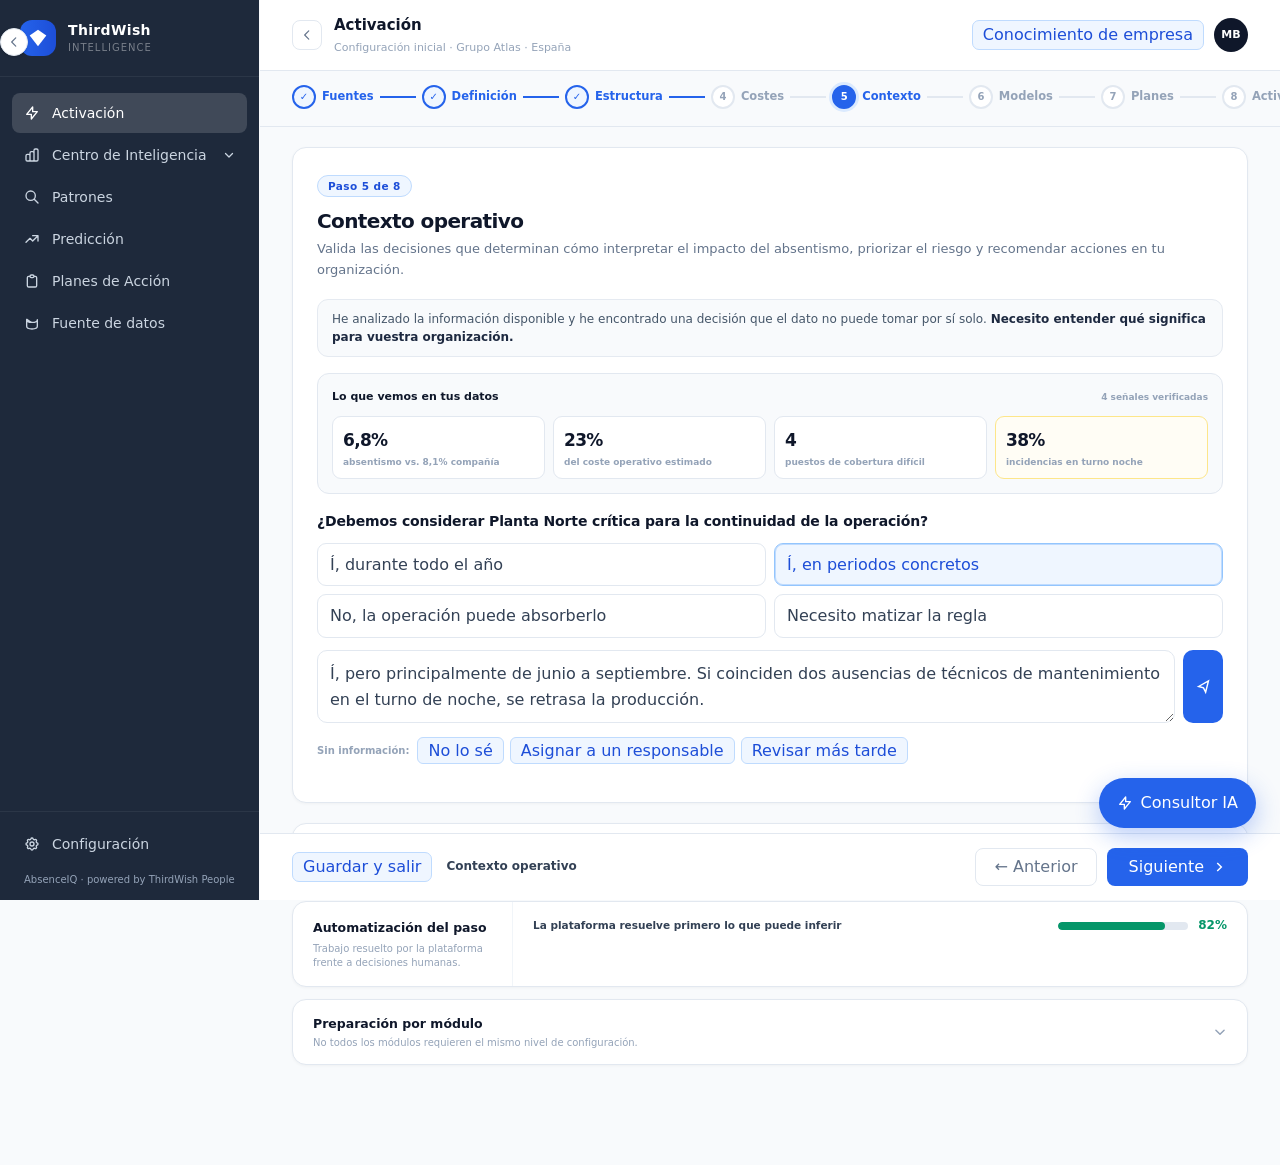
==== pages/activacion.html @ 9fe995aa "activacion: UX improvements — progressive disclosure, reorder actions, compact auto strip, accordion" ====
<!DOCTYPE html>
<html lang="es">
<head>
  <meta charset="UTF-8"/>
  <meta name="viewport" content="width=device-width, initial-scale=1.0"/>
  <title>Activaci&#243;n &middot; ThirdWish Intelligence</title>
  <link rel="stylesheet" href="../css/styles.css"/>
  <style>
    *{box-sizing:border-box}

    /* ── PROGRESS BAR ── */
    .wiz-bar{padding:14px 32px 0;height:56px;display:flex;align-items:flex-start;position:sticky;top:56px;z-index:9;background:#f8fafc;border-bottom:1px solid #e2e8f0;}
    .wiz-steps{display:flex;align-items:center;margin:0 auto;}
    .wiz-step-item{display:flex;align-items:center;gap:6px;}
    .wiz-dot{width:24px;height:24px;border-radius:50%;border:2px solid #e2e8f0;background:#fff;display:flex;align-items:center;justify-content:center;font-size:10px;font-weight:700;color:#94a3b8;transition:.2s;flex-shrink:0;}
    .wiz-dot.done{background:#eff6ff;border-color:#2563eb;color:#2563eb;}
    .wiz-dot.active{background:#2563eb;border-color:#2563eb;color:#fff;box-shadow:0 0 0 3px #dbeafe;}
    .wiz-step-label{font-size:11.5px;font-weight:600;color:#94a3b8;white-space:nowrap;}
    .wiz-step-item.active .wiz-step-label{color:#2563eb;font-weight:700;}
    .wiz-step-item.done .wiz-step-label{color:#2563eb;}
    .wiz-line{width:36px;flex:none;height:2px;background:#e2e8f0;margin:0 6px;transition:.3s;}
    .wiz-line.done{background:#2563eb;}

    /* ── LAYOUT ── */
    .wiz-wrap{margin-left:260px;min-height:100vh;background:#f8fafc;max-width:calc(100vw - 260px);overflow-x:hidden;}


    /* ── CONTENT AREA ── */
    .wiz-content{padding:20px 32px 100px;}

    /* ── BUTTONS ── */
    .w-btn{height:30px;border:1px solid #e2e8f0;background:#fff;border-radius:7px;padding:0 10px;font-size:11px;font-weight:600;color:#475569;cursor:pointer;font:inherit;transition:.12s;white-space:nowrap;}
    .w-btn:hover{background:#f8fafc;border-color:#cbd5e1;}
    .w-btn.soft{background:#eff6ff;border-color:#bfdbfe;color:#1d4ed8;}
    .w-btn.primary{background:#2563eb;border-color:#2563eb;color:#fff;}
    .w-btn.primary:hover{background:#1d4ed8;}
    .w-btn:disabled{opacity:.5;cursor:default;}

    /* ── MAIN CARD ── */
    .wiz-main-card{background:#fff;border:1px solid #e2e8f0;border-radius:14px;padding:24px;box-shadow:0 1px 3px rgba(0,0,0,.04);}
    .wiz-kicker{display:inline-flex;height:22px;align-items:center;padding:0 10px;background:#eff6ff;color:#1d4ed8;border:1px solid #bfdbfe;border-radius:999px;font-size:10.5px;font-weight:700;letter-spacing:.04em;margin-bottom:12px;}
    .wiz-main-card h2{font-size:20px;font-weight:800;color:#0f172a;letter-spacing:-.03em;margin:0 0 6px;line-height:1.22;}
    .wiz-main-card > p.wiz-desc{font-size:13px;color:#64748b;line-height:1.6;font-weight:500;margin:0 0 18px;}

    /* intro line */
    .intro-line{border:1px solid #e5eaf1;background:#f8fafc;border-radius:11px;padding:10px 14px;color:#455669;font-size:12px;line-height:1.5;margin-bottom:16px;}
    .intro-line strong{color:#1d2940;}

    /* evidence */
    .evidence-card{border:1px solid #e2e8f0;background:#f8fafc;border-radius:12px;padding:14px;margin-bottom:16px;}
    .evidence-head{display:flex;align-items:center;justify-content:space-between;gap:9px;margin-bottom:10px;}
    .evidence-head b{font-size:11px;font-weight:700;color:#0f172a;}
    .evidence-head span{font-size:9px;color:#94a3b8;font-weight:700;}
    .evidence-grid{display:grid;grid-template-columns:repeat(4,1fr);gap:8px;}
    .evidence{background:#fff;border:1px solid #e2e8f0;border-radius:9px;padding:10px;}
    .evidence strong{display:block;font-size:17px;font-weight:800;letter-spacing:-.04em;color:#0f172a;}
    .evidence span{display:block;font-size:9px;color:#94a3b8;font-weight:600;line-height:1.3;margin-top:3px;}
    .evidence.warn{border-color:#fde68a;background:#fffdf5;}

    /* question */
    .big-q{font-size:14px;font-weight:700;color:#0f172a;margin:0 0 10px;letter-spacing:-.01em;}
    .quick-opts{display:grid;grid-template-columns:repeat(2,1fr);gap:8px;margin-bottom:12px;}
    .quick-opt{min-height:38px;border:1px solid #e2e8f0;background:#fff;border-radius:9px;color:#334155;text-align:left;padding:8px 12px;font-size:11px;font-weight:600;line-height:1.3;cursor:pointer;font:inherit;transition:.12s;}
    .quick-opt:hover{border-color:#bfdbfe;}
    .quick-opt.selected{border-color:#93c5fd;background:#eff6ff;color:#1d4ed8;box-shadow:inset 0 0 0 1px #bfdbfe;}

    /* secondary actions row (Asignar / No lo sé / Más tarde) */
    .step-ctx-row{display:flex;align-items:center;gap:6px;margin-bottom:14px;}
    .step-ctx-row span{font-size:10px;color:#94a3b8;font-weight:600;flex-shrink:0;margin-right:2px;}
    .step-ctx-row button{height:27px;border:1px solid #bfdbfe;background:#eff6ff;border-radius:6px;padding:0 10px;font-size:10.5px;font-weight:700;color:#1d4ed8;cursor:pointer;font:inherit;transition:.12s;white-space:nowrap;}
    .step-ctx-row button:hover{background:#dbeafe;border-color:#93c5fd;}

    .answer-box{display:flex;gap:8px;margin-bottom:14px;}
    .answer-box textarea{flex:1;min-height:66px;resize:vertical;border:1px solid #e2e8f0;border-radius:10px;background:#fff;padding:10px 12px;color:#334155;font-size:12px;line-height:1.5;outline:none;font:inherit;}
    .answer-box textarea:focus{border-color:#93c5fd;box-shadow:0 0 0 3px rgba(37,99,235,.08);}
    .send-btn{width:40px;border:0;border-radius:10px;background:#2563eb;color:#fff;display:grid;place-items:center;cursor:pointer;flex-shrink:0;}
    .send-btn svg{width:17px;height:17px;}

    /* interpretation */
    .interp-box{background:#eff6ff;border:1px solid #bfdbfe;border-radius:13px;overflow:hidden;}
    .interp-head{padding:10px 14px;border-bottom:1px solid #bfdbfe;display:flex;align-items:center;justify-content:space-between;}
    .interp-head b{font-size:11px;font-weight:700;color:#1d4ed8;}
    .interp-body{padding:12px 14px;}
    .rule-grid{display:grid;grid-template-columns:repeat(3,1fr);gap:7px;}
    .rule-field{border:1px solid #bfdbfe;background:#fff;border-radius:8px;padding:8px 10px;}
    .rule-field label{display:block;font-size:7.5px;text-transform:uppercase;letter-spacing:.05em;color:#3b82f6;font-weight:800;}
    .rule-field strong{display:block;font-size:10px;line-height:1.35;color:#0f172a;margin-top:3px;font-weight:700;}
    .rule-field.full{grid-column:1/-1;}
    .interp-note{font-size:9.5px;color:#475569;margin-top:9px;line-height:1.4;}
    .confirm-row{display:flex;align-items:center;justify-content:space-between;gap:12px;margin-top:10px;}
    .confirm-row small{font-size:9px;color:#948d82;line-height:1.35;}
    .confirm-actions{display:flex;gap:6px;flex-shrink:0;}

    /* ── BOTTOM PANELS ── */
    /* Vertical stack: each panel is full-width, its own natural height — no cross-card height comparison */
    .wiz-bottom{display:flex;flex-direction:column;gap:12px;margin-top:20px;}
    .wiz-bp{background:#fff;border:1px solid #e2e8f0;border-radius:14px;overflow:hidden;box-shadow:0 1px 3px rgba(0,0,0,.04);}
    .wiz-bp-inner{display:grid;grid-template-columns:220px 1fr;align-items:stretch;}
    .wiz-bp-head{padding:16px 20px;border-right:1px solid #f1f5f9;display:flex;flex-direction:column;justify-content:center;}
    .wiz-bp-head h3{font-size:12.5px;font-weight:700;color:#0f172a;margin:0 0 4px;}
    .wiz-bp-head p{margin:0;font-size:10px;color:#94a3b8;font-weight:500;line-height:1.4;}
    .wiz-bp-body{padding:14px 20px;}

    /* impact rows */
    .impact-row{display:flex;gap:10px;align-items:flex-start;padding:9px 0;border-bottom:1px solid #f1f5f9;}
    .impact-row:last-child{border-bottom:0;}
    .impact-ico{width:28px;height:28px;border-radius:8px;display:grid;place-items:center;flex:0 0 auto;}
    .impact-ico svg{width:13px;height:13px;}
    .impact-ico.blue{background:#eff6ff;color:#2563eb;}
    .impact-ico.green{background:#f0fdf4;color:#059669;}
    .impact-ico.amber{background:#fffbeb;color:#b45309;}
    .impact-copy b{display:block;font-size:11px;font-weight:700;color:#0f172a;}
    .impact-copy span{display:block;font-size:10px;color:#94a3b8;font-weight:500;margin-top:2px;line-height:1.38;}

    /* automation bar */
    .auto-header{display:flex;align-items:center;justify-content:space-between;gap:10px;margin-bottom:14px;}
    .auto-header b{font-size:13px;font-weight:800;color:#0f172a;}
    .auto-header span{font-size:11px;font-weight:600;color:#94a3b8;}
    .auto-bar-wrap{margin-bottom:16px;}
    .auto-bar-label{display:flex;align-items:center;justify-content:space-between;margin-bottom:5px;}
    .auto-bar-label span{font-size:11px;font-weight:600;color:#334155;}
    .auto-bar-label b{font-size:13px;font-weight:800;color:#059669;}
    .auto-track{height:8px;background:#e2e8f0;border-radius:999px;overflow:hidden;}
    .auto-fill{height:100%;background:#059669;border-radius:999px;transition:width .4s;}
    .auto-list{display:grid;gap:5px;}
    .auto-item{display:flex;align-items:center;gap:7px;font-size:11px;color:#334155;font-weight:500;}
    .auto-chk{width:17px;height:17px;border-radius:50%;display:grid;place-items:center;font-size:8.5px;font-weight:800;flex-shrink:0;}
    .auto-chk.ok{background:#f0fdf4;color:#059669;}
    .auto-chk.usr{background:#fffbeb;color:#b45309;}

    /* readiness */
    .readiness-list{display:grid;gap:10px;}
    .ready-item{display:flex;flex-direction:column;gap:5px;}
    .ready-header{display:flex;align-items:center;justify-content:space-between;}
    .ready-header b{font-size:11.5px;font-weight:700;color:#0f172a;}
    .ready-header span{font-size:10.5px;font-weight:700;}
    .ready-track{height:6px;background:#e2e8f0;border-radius:999px;overflow:hidden;}
    .ready-track i{display:block;height:100%;border-radius:99px;transition:width .35s;}
    .ready-track .green{background:#059669;}
    .ready-track .amber{background:#b45309;}
    .ready-track .blue{background:#2563eb;}

    /* ── FOOTER NAV ── */
    .wiz-footer{position:fixed;bottom:0;left:260px;right:0;background:#fff;border-top:1px solid #e2e8f0;padding:14px 32px;display:flex;align-items:center;justify-content:space-between;z-index:20;}
    .wiz-meta{font-size:12px;color:#94a3b8;font-weight:600;}
    .wiz-meta b{color:#334155;}
    .wiz-nav{display:flex;gap:10px;align-items:center;}
    .wiz-btn-back{height:38px;padding:0 18px;border:1px solid #e2e8f0;background:#fff;border-radius:8px;font-size:13px;font-weight:600;color:#64748b;cursor:pointer;font:inherit;}
    .wiz-btn-back:hover{background:#f8fafc;}
    .wiz-btn-back:disabled{opacity:.4;cursor:default;}
    .wiz-btn-next{height:38px;padding:0 22px;border:none;background:#2563eb;border-radius:8px;font-size:13px;font-weight:600;color:#fff;cursor:pointer;font:inherit;display:flex;align-items:center;gap:8px;}
    .wiz-btn-next:hover{background:#1d4ed8;}
    .wiz-btn-next svg{width:14px;height:14px;}

    /* ── TAGS ── */
    .a-tag{height:22px;border-radius:999px;padding:0 8px;display:inline-flex;align-items:center;font-size:9px;font-weight:800;}
    .a-tag.blue{background:#eff6ff;color:#2563eb;}
    .a-tag.green{background:#f0fdf4;color:#059669;}
    .a-tag.amber{background:#fffbeb;color:#b45309;}

    /* ── DRAWER ── */
    .act-backdrop{position:fixed;inset:0;background:rgba(6,14,29,.4);z-index:100;opacity:0;pointer-events:none;transition:.2s;}
    .act-backdrop.open{opacity:1;pointer-events:auto;}
    .act-drawer{position:fixed;right:0;top:0;height:100%;width:min(600px,94vw);background:#f7f9fc;transform:translateX(100%);transition:.22s;display:flex;flex-direction:column;box-shadow:-14px 0 36px rgba(15,23,42,.14);z-index:101;}
    .act-backdrop.open .act-drawer{transform:translateX(0);}
    .drawer-head{padding:16px 18px;border-bottom:1px solid #e2e8f0;background:#fff;display:flex;align-items:flex-start;justify-content:space-between;gap:12px;}
    .drawer-head h2{font-size:18px;font-weight:800;color:#0f172a;}
    .drawer-head p{margin-top:3px;font-size:9.5px;color:#94a3b8;}
    .close-btn{width:30px;height:30px;border:1px solid #e2e8f0;background:#fff;border-radius:50%;display:grid;place-items:center;cursor:pointer;color:#56637a;font-size:14px;}
    .drawer-tabs{padding:9px 15px 0;background:#fff;display:flex;gap:5px;flex-wrap:wrap;}
    .drawer-tab{height:27px;border:1px solid #e2e8f0;background:#fff;border-radius:999px;padding:0 9px;font-size:9px;font-weight:800;color:#5e6b83;cursor:pointer;font:inherit;}
    .drawer-tab.active{background:#2563eb;border-color:#2563eb;color:#fff;}
    .drawer-body{padding:14px 15px 24px;overflow-y:auto;flex:1;}
    .value-strip{display:grid;grid-template-columns:repeat(3,1fr);gap:7px;margin-bottom:11px;}
    .value-kpi{background:#fff;border:1px solid #e2e8f0;border-radius:10px;padding:10px;}
    .value-kpi b{display:block;font-size:18px;font-weight:800;color:#0f172a;}
    .value-kpi span{display:block;font-size:8.5px;color:#94a3b8;line-height:1.3;margin-top:2px;}
    .memory-item{background:#fff;border:1px solid #e2e8f0;border-radius:11px;padding:11px;margin-bottom:7px;}
    .memory-top{display:flex;align-items:flex-start;justify-content:space-between;gap:8px;}
    .memory-top h3{font-size:10.5px;font-weight:700;line-height:1.35;color:#0f172a;}
    .memory-item p{margin-top:4px;color:#64748b;font-size:9px;line-height:1.45;}
    .memory-meta{display:flex;gap:4px;flex-wrap:wrap;margin-top:7px;color:#94a3b8;font-size:8px;font-weight:700;}
    .memory-actions{display:flex;gap:5px;margin-top:8px;}
    .memory-actions button{height:24px;border:1px solid #e2e8f0;background:#fff;border-radius:6px;padding:0 7px;font-size:8.5px;font-weight:700;color:#475569;cursor:pointer;font:inherit;}
    .know-agent{margin:11px 15px 2px;border:1px solid #bfdbfe;background:linear-gradient(135deg,#fff,#f5f9ff);border-radius:12px;padding:10px;}
    .know-agent-head{display:flex;align-items:flex-start;gap:8px;}
    .know-ico{width:28px;height:28px;border-radius:8px;background:#2563eb;color:#fff;display:grid;place-items:center;font-size:7.5px;font-weight:900;flex:0 0 auto;}
    .know-agent-head b{display:block;font-size:10px;color:#0f172a;font-weight:700;}
    .know-agent-head span{display:block;font-size:8.5px;color:#64748b;line-height:1.38;margin-top:2px;}
    .know-search{display:grid;grid-template-columns:1fr auto;gap:5px;margin-top:8px;}
    .know-search input{height:32px;border:1px solid #bfdbfe;border-radius:8px;padding:0 9px;font-size:9px;outline:0;color:#334155;background:#fff;font:inherit;}
    .know-search input:focus{border-color:#2563eb;box-shadow:0 0 0 3px rgba(37,99,235,.08);}
    .know-search button{height:32px;border:0;border-radius:8px;background:#2563eb;color:#fff;padding:0 10px;font-size:8.5px;font-weight:800;cursor:pointer;font:inherit;}
    .know-examples{display:flex;gap:4px;flex-wrap:wrap;margin-top:6px;}
    .know-examples button{border:0;background:transparent;color:#2563eb;font-size:7.8px;font-weight:800;padding:0;cursor:pointer;text-decoration:underline;text-underline-offset:2px;font:inherit;}

    /* ── MODALS ── */
    .act-modal-bg{position:fixed;inset:0;background:rgba(6,14,29,.4);z-index:120;display:none;align-items:center;justify-content:center;padding:18px;}
    .act-modal-bg.open{display:flex;}
    .act-modal{width:min(540px,96vw);background:#fff;border-radius:14px;box-shadow:0 20px 50px rgba(15,23,42,.2);overflow:hidden;}
    .modal-head{padding:14px 16px;border-bottom:1px solid #e2e8f0;display:flex;justify-content:space-between;gap:11px;}
    .modal-head h3{font-size:14px;font-weight:800;color:#0f172a;}
    .modal-head p{font-size:9px;color:#94a3b8;margin-top:3px;}
    .modal-body{padding:14px 16px;}
    .modal-note{border:1px solid #e2e8f0;background:#f8fafc;border-radius:9px;padding:9px 12px;font-size:10px;color:#475569;line-height:1.5;}
    .modal-grid{display:grid;grid-template-columns:1fr 1fr;gap:7px;margin-top:9px;}
    .modal-field{border:1px solid #e2e8f0;border-radius:8px;padding:8px 10px;}
    .modal-field label{display:block;font-size:7.5px;text-transform:uppercase;letter-spacing:.05em;color:#94a3b8;font-weight:800;}
    .modal-field b{display:block;font-size:10px;margin-top:3px;font-weight:700;}
    .modal-actions{padding:11px 16px;border-top:1px solid #e2e8f0;display:flex;justify-content:flex-end;gap:6px;}

    /* ── TOAST ── */
    .act-toast{position:fixed;left:50%;bottom:72px;transform:translate(-50%,16px);background:#0f172a;color:#fff;border-radius:9px;padding:10px 14px;display:flex;align-items:center;gap:8px;font-size:11px;font-weight:700;opacity:0;pointer-events:none;transition:.2s;z-index:200;box-shadow:0 12px 30px rgba(15,23,42,.25);}
    .act-toast.show{opacity:1;transform:translate(-50%,0);}
    .act-toast i{width:17px;height:17px;border-radius:50%;display:grid;place-items:center;background:#d1fae5;color:#059669;font-style:normal;font-weight:900;font-size:9px;}

    /* ── AI LAUNCHER (pill) ── */
    .ai-launcher{position:fixed;right:24px;bottom:72px;z-index:96;border:0;background:#2563eb;color:#fff;border-radius:999px;padding:12px 18px;display:flex;align-items:center;gap:8px;font-size:13px;font-weight:600;cursor:pointer;box-shadow:0 8px 24px rgba(37,99,235,.32);transition:.15s;font:inherit;}
    .ai-launcher:hover{background:#1d4ed8;transform:translateY(-1px);}
    .ai-launcher svg{width:16px;height:16px;flex-shrink:0;}
    .ai-launcher.open{opacity:0;pointer-events:none;transform:translateY(4px);}

    /* ── AI PANEL ── */
    .ai-panel{position:fixed;right:18px;top:68px;bottom:68px;width:min(420px,calc(100vw - 32px));z-index:145;background:#fff;border:1px solid #dde5ef;border-radius:18px;box-shadow:0 20px 55px rgba(15,23,42,.2);display:flex;flex-direction:column;overflow:hidden;transform:translateX(calc(100% + 40px));opacity:0;pointer-events:none;transition:.22s ease;}
    .ai-panel.open{transform:translateX(0);opacity:1;pointer-events:auto;}
    .ai-panel-head{padding:13px 14px;border-bottom:1px solid #e2e8f0;background:linear-gradient(125deg,#0f172a,#1e3a5f);color:#fff;display:flex;align-items:center;justify-content:space-between;gap:11px;}
    .ai-panel-title{display:flex;align-items:center;gap:9px;}
    .ai-panel-av{width:32px;height:32px;border-radius:10px;background:rgba(255,255,255,.12);border:1px solid rgba(255,255,255,.14);display:grid;place-items:center;font-size:8.5px;font-weight:900;position:relative;}
    .ai-panel-av:after{content:"";position:absolute;right:-2px;bottom:-2px;width:7px;height:7px;border-radius:50%;background:#42d08b;border:2px solid #1b2d4a;}
    .ai-panel-title b{display:block;font-size:11.5px;font-weight:700;}
    .ai-panel-title span{display:block;font-size:8.5px;color:#c8d3e5;margin-top:2px;}
    .ai-panel-close{width:28px;height:28px;border-radius:50%;border:1px solid rgba(255,255,255,.16);background:rgba(255,255,255,.08);color:#fff;cursor:pointer;font-size:14px;display:grid;place-items:center;}
    .ai-ctx{padding:8px 12px;border-bottom:1px solid #e2e8f0;background:#f8fafe;display:flex;align-items:center;justify-content:space-between;gap:8px;}
    .ai-ctx small{display:block;font-size:7.5px;text-transform:uppercase;letter-spacing:.06em;color:#94a3b8;font-weight:700;}
    .ai-ctx b{display:block;font-size:9px;color:#2d4265;margin-top:1px;}
    .ai-ctx span{font-size:7.5px;color:#059669;background:#f0fdf4;border-radius:999px;padding:3px 6px;font-weight:800;white-space:nowrap;}
    .ai-chat{flex:1;overflow:auto;padding:12px;background:linear-gradient(180deg,#fbfcfe,#f5f7fb);display:flex;flex-direction:column;gap:9px;}
    .ai-msg{display:flex;gap:7px;align-items:flex-start;}
    .ai-msg.user{justify-content:flex-end;}
    .ai-msg-av{width:23px;height:23px;border-radius:7px;background:#eff6ff;color:#2563eb;display:grid;place-items:center;font-size:7px;font-weight:900;flex:0 0 auto;margin-top:2px;}
    .ai-msg.user .ai-msg-av{display:none;}
    .ai-bubble{max-width:88%;border:1px solid #e2e8f0;background:#fff;border-radius:12px 12px 12px 3px;padding:9px 11px;color:#334155;font-size:9.8px;line-height:1.48;box-shadow:0 1px 4px rgba(15,23,42,.04);}
    .ai-msg.user .ai-bubble{background:#2563eb;border-color:#2563eb;color:#fff;border-radius:12px 12px 3px 12px;}
    .ai-bubble b{color:#0f172a;}
    .ai-msg.user .ai-bubble b{color:#fff;}
    .ai-answer-title{font-size:10.5px!important;color:#0f172a!important;display:block;margin-bottom:4px;font-weight:700;}
    .ai-answer-list{display:grid;gap:5px;margin-top:6px;}
    .ai-answer-row{border:1px solid #f1f5f9;background:#f8fafc;border-radius:8px;padding:6px 8px;}
    .ai-answer-row b{display:block;font-size:9px;font-weight:700;}
    .ai-answer-row span{display:block;font-size:8.5px;color:#94a3b8;line-height:1.38;margin-top:2px;}
    .ai-sources{display:flex;gap:4px;flex-wrap:wrap;margin-top:7px;}
    .ai-source{height:20px;border:1px solid #bfdbfe;background:#eff6ff;color:#1d4ed8;border-radius:999px;padding:0 6px;font-size:7.5px;font-weight:800;display:inline-flex;align-items:center;gap:3px;}
    .ai-source:before{content:"✓";color:#059669;}
    .ai-note{margin-top:6px;padding-top:6px;border-top:1px solid #f1f5f9;font-size:8px;color:#94a3b8;line-height:1.38;}
    .ai-prompts{padding:9px 11px 0;background:#fff;border-top:1px solid #e2e8f0;}
    .ai-prompts small{display:block;font-size:7.5px;text-transform:uppercase;letter-spacing:.05em;color:#94a3b8;font-weight:700;margin-bottom:5px;}
    .ai-prompt-grid{display:flex;gap:4px;flex-wrap:wrap;}
    .ai-prompt{min-height:24px;border:1px solid #e2e8f0;background:#fff;border-radius:999px;padding:4px 8px;color:#475569;font-size:8px;font-weight:700;cursor:pointer;font:inherit;}
    .ai-prompt:hover{border-color:#bfdbfe;color:#2563eb;background:#eff6ff;}
    .ai-composer{padding:9px 11px 11px;background:#fff;}
    .ai-input-wrap{display:grid;grid-template-columns:1fr 35px;gap:6px;border:1px solid #dde5ef;border-radius:11px;padding:5px 5px 5px 10px;box-shadow:0 2px 8px rgba(15,23,42,.04);}
    .ai-input-wrap textarea{border:0;outline:0;resize:none;min-height:36px;max-height:80px;padding:4px 0;color:#334155;font-size:9.5px;line-height:1.38;background:transparent;font:inherit;}
    .ai-send{border:0;border-radius:8px;background:#2563eb;color:#fff;display:grid;place-items:center;cursor:pointer;}
    .ai-send svg{width:15px;height:15px;}
    .ai-disc{display:flex;align-items:center;gap:4px;margin-top:5px;color:#94a3b8;font-size:7.5px;}
    .ai-disc i{width:5px;height:5px;border-radius:50%;background:#059669;flex:0 0 auto;}

    /* ── ACCORDIONS ── */
    .wiz-acc-toggle{width:100%;background:none;border:none;cursor:pointer;padding:14px 20px;display:flex;align-items:center;justify-content:space-between;gap:12px;text-align:left;font:inherit;}
    .wiz-acc-toggle:hover{background:#fafbfd;}
    .wiz-acc-title{flex:1;}
    .wiz-acc-title span{display:block;font-size:12.5px;font-weight:700;color:#0f172a;}
    .wiz-acc-title small{display:block;font-size:10px;color:#94a3b8;font-weight:500;line-height:1.4;margin-top:2px;}
    .wiz-acc-chev{width:14px;height:14px;color:#94a3b8;flex-shrink:0;transition:transform .2s;}
    .wiz-acc-toggle.open .wiz-acc-chev{transform:rotate(180deg);}
    .wiz-acc-body{display:none;border-top:1px solid #f1f5f9;}
    .wiz-acc-body.open{display:block;}

    /* ── COMPACT AUTO STRIP ── */
    .auto-strip{display:flex;align-items:center;gap:10px;}
    .auto-strip > span{font-size:10.5px;font-weight:600;color:#334155;flex:1;min-width:0;}
    .auto-strip .auto-track{flex:0 0 130px;height:8px;}
    .auto-strip > b{font-size:12px;font-weight:800;color:#059669;white-space:nowrap;flex-shrink:0;}
  </style>
</head>
<body class="bg-surface-50 text-surface-900 antialiased" data-page="activacion">

  <div id="sidebar-mount"></div>

  <div class="wiz-wrap">

    <!-- Topbar (matches plan-wizard.html style) -->
    <div style="background:#fff;border-bottom:1px solid #e2e8f0;padding:13px 32px;display:flex;align-items:center;justify-content:space-between;position:sticky;top:0;z-index:10;">
      <div style="display:flex;align-items:center;gap:12px;">
        <a href="centro-inteligencia.html" style="display:flex;align-items:center;justify-content:center;width:30px;height:30px;border:1px solid #e2e8f0;border-radius:8px;color:#64748b;text-decoration:none;background:#fff;">
          <svg width="14" height="14" fill="none" stroke="currentColor" viewBox="0 0 24 24"><path stroke-linecap="round" stroke-linejoin="round" stroke-width="2" d="M15 19l-7-7 7-7"/></svg>
        </a>
        <div>
          <h1 style="font-size:15px;font-weight:700;color:#0f172a;margin:0;">Activaci&#243;n</h1>
          <p style="font-size:11px;color:#94a3b8;margin:2px 0 0;">Configuraci&#243;n inicial &middot; Grupo Atlas &middot; Espa&#241;a</p>
        </div>
      </div>
      <div style="display:flex;align-items:center;gap:10px;">
        <button class="w-btn soft" onclick="toggleDrawer(true)">Conocimiento de empresa</button>
        <div style="width:34px;height:34px;border-radius:50%;background:#0f172a;display:flex;align-items:center;justify-content:center;font-size:11px;font-weight:700;color:#fff;">MB</div>
      </div>
    </div>

    <!-- Progress bar -->
    <div class="wiz-bar">
      <div class="wiz-steps" id="wizSteps"></div>
    </div>

    <!-- Content -->
    <div class="wiz-content">

      <!-- Main card -->
      <article class="wiz-main-card" id="taskBody"></article>

      <!-- Bottom panels -->
      <div class="wiz-bottom">

        <!-- Qué mejora (acordeón, cerrado por defecto) -->
        <section class="wiz-bp">
          <button class="wiz-acc-toggle" onclick="toggleAcc(this)">
            <div class="wiz-acc-title">
              <span>Qu&#233; mejora al completar este paso</span>
              <small>Impacto directo sobre la plataforma.</small>
            </div>
            <svg class="wiz-acc-chev" fill="none" stroke="currentColor" viewBox="0 0 24 24"><path stroke-linecap="round" stroke-linejoin="round" stroke-width="2.5" d="M19 9l-7 7-7-7"/></svg>
          </button>
          <div class="wiz-acc-body">
            <div class="wiz-bp-body" id="impactBody"></div>
          </div>
        </section>

        <!-- Automatización (tira compacta) -->
        <section class="wiz-bp">
          <div class="wiz-bp-inner">
            <div class="wiz-bp-head">
              <h3>Automatizaci&#243;n del paso</h3>
              <p>Trabajo resuelto por la plataforma frente a decisiones humanas.</p>
            </div>
            <div class="wiz-bp-body">
              <div class="auto-strip">
                <span id="automationText">La plataforma resuelve primero lo que puede inferir</span>
                <div class="auto-track"><div class="auto-fill" id="autoFill" style="width:82%"></div></div>
                <b id="autoBarPct">82%</b>
              </div>
            </div>
          </div>
        </section>

        <!-- Preparación por módulo (acordeón, cerrado por defecto) -->
        <section class="wiz-bp">
          <button class="wiz-acc-toggle" onclick="toggleAcc(this)">
            <div class="wiz-acc-title">
              <span>Preparaci&#243;n por m&#243;dulo</span>
              <small>No todos los m&#243;dulos requieren el mismo nivel de configuraci&#243;n.</small>
            </div>
            <svg class="wiz-acc-chev" fill="none" stroke="currentColor" viewBox="0 0 24 24"><path stroke-linecap="round" stroke-linejoin="round" stroke-width="2.5" d="M19 9l-7 7-7-7"/></svg>
          </button>
          <div class="wiz-acc-body">
            <div class="wiz-bp-body">
              <div class="readiness-list">
                <div class="ready-item">
                  <div class="ready-header"><b>Datos y diagn&#243;stico</b><span style="color:#059669">Listo</span></div>
                  <div class="ready-track"><i class="green" style="width:100%"></i></div>
                </div>
                <div class="ready-item">
                  <div class="ready-header"><b>Patrones</b><span style="color:#059669">Listo</span></div>
                  <div class="ready-track"><i class="green" style="width:96%"></i></div>
                </div>
                <div class="ready-item">
                  <div class="ready-header"><b>Predicciones</b><span style="color:#b45309">Limitado</span></div>
                  <div class="ready-track"><i class="amber" id="predReady" style="width:74%"></i></div>
                </div>
                <div class="ready-item">
                  <div class="ready-header"><b>Planes de acci&#243;n</b><span style="color:#2563eb">En preparaci&#243;n</span></div>
                  <div class="ready-track"><i class="blue" id="plansReady" style="width:61%"></i></div>
                </div>
              </div>
            </div>
          </div>
        </section>

      </div><!-- /wiz-bottom -->

    </div><!-- /wiz-content -->

    <!-- Footer nav -->
    <div class="wiz-footer">
      <div style="display:flex;align-items:center;gap:14px;">
        <button class="w-btn soft" onclick="toast('Progreso guardado. Puedes continuar m&#225;s tarde.')">Guardar y salir</button>
        <span class="wiz-meta"><b id="footTitle">Contexto operativo</b></span>
      </div>
      <div class="wiz-nav">
        <button class="wiz-btn-back" id="btnBack" onclick="goBack()">&#8592; Anterior</button>
        <button class="wiz-btn-next" id="btnNext" onclick="goNext()">
          <span id="btnNextLabel">Siguiente</span>
          <svg viewBox="0 0 24 24" fill="none" stroke="currentColor" stroke-width="2.5"><path d="M9 5l7 7-7 7"/></svg>
        </button>
      </div>
    </div>

  </div><!-- /wiz-wrap -->

  <!-- Knowledge drawer -->
  <div class="act-backdrop" id="drawerBackdrop" onclick="backdropClick(event)">
    <aside class="act-drawer">
      <div class="drawer-head">
        <div><h2>Conocimiento de empresa</h2><p>La plataforma diferencia qu&#233; ha validado el cliente, qu&#233; ha inferido y qu&#233; ha aprendido de resultados reales.</p></div>
        <button class="close-btn" onclick="toggleDrawer(false)">&#10005;</button>
      </div>
      <div class="know-agent">
        <div class="know-agent-head">
          <div class="know-ico">IA</div>
          <div>
            <b>Consulta el conocimiento acumulado con el Agente IA</b>
            <span>Pregunta en lenguaje natural. El agente localizar&#225; reglas, aprendizajes, decisiones y planes, indicando de d&#243;nde procede cada respuesta.</span>
          </div>
        </div>
        <div class="know-search">
          <input id="knowInput" placeholder="Ej.: &#191;Qu&#233; centros son cr&#237;ticos y por qu&#233;?" onkeydown="if(event.key==='Enter')askFromKnowledge()"/>
          <button onclick="askFromKnowledge()">Preguntar</button>
        </div>
        <div class="know-examples">
          <button onclick="askFromKnowledge('&#191;Qu&#233; hemos aprendido de los planes que mejor funcionan?')">Planes que funcionan</button>
          <button onclick="askFromKnowledge('&#191;Qu&#233; informaci&#243;n falta para mejorar las predicciones?')">Informaci&#243;n pendiente</button>
          <button onclick="askFromKnowledge('&#191;Qu&#233; ha cambiado en los &#250;ltimos 30 d&#237;as?')">Cambios recientes</button>
        </div>
      </div>
      <div class="drawer-tabs">
        <button class="drawer-tab active" onclick="filterMemory('all',this)">Todo</button>
        <button class="drawer-tab" onclick="filterMemory('validated',this)">Validado</button>
        <button class="drawer-tab" onclick="filterMemory('inferred',this)">Inferido</button>
        <button class="drawer-tab" onclick="filterMemory('learned',this)">Aprendido</button>
        <button class="drawer-tab" onclick="filterMemory('review',this)">En revisi&#243;n</button>
      </div>
      <div class="drawer-body">
        <div class="value-strip">
          <div class="value-kpi"><b>18</b><span>preguntas evitadas por conocimiento reutilizado</span></div>
          <div class="value-kpi"><b>12</b><span>predicciones ajustadas con contexto acumulado</span></div>
          <div class="value-kpi"><b>4</b><span>planes priorizados por evidencia previa</span></div>
        </div>
        <div id="memoryList"></div>
      </div>
    </aside>
  </div>

  <!-- AI launcher pill -->
  <button class="ai-launcher" id="aiLauncher" onclick="toggleAI()" aria-label="Abrir Consultor IA">
    <svg fill="none" stroke="currentColor" viewBox="0 0 24 24"><path stroke-linecap="round" stroke-linejoin="round" stroke-width="2" d="M13 10V3L4 14h7v7l9-11h-7z"/></svg>
    Consultor IA
  </button>

  <!-- AI panel -->
  <aside class="ai-panel" id="aiPanel" aria-label="Agente IA ThirdWish">
    <header class="ai-panel-head">
      <div class="ai-panel-title">
        <div class="ai-panel-av">IA</div>
        <div><b>Agente IA ThirdWish</b><span>Consulta el conocimiento completo de la organizaci&#243;n</span></div>
      </div>
      <button class="ai-panel-close" onclick="toggleAI(false)" aria-label="Cerrar">&#10005;</button>
    </header>
    <div class="ai-ctx">
      <div><small>Contexto activo</small><b id="aiCtxLabel">Activaci&#243;n &middot; Contexto operativo</b></div>
      <span>Fuentes trazables</span>
    </div>
    <div class="ai-chat" id="aiChat">
      <div class="ai-msg">
        <div class="ai-msg-av">IA</div>
        <div class="ai-bubble">
          <b class="ai-answer-title">&#191;Qu&#233; necesitas saber?</b>
          Puedo consultar configuraci&#243;n, datos, patrones, predicciones, planes y conocimiento acumulado. En cada respuesta distinguir&#233; entre informaci&#243;n <b>validada</b>, <b>inferida</b> y <b>aprendida</b>.
          <div class="ai-sources"><span class="ai-source">48 reglas validadas</span><span class="ai-source">21 resultados aprendidos</span><span class="ai-source">36 meses relacionados</span></div>
        </div>
      </div>
    </div>
    <div class="ai-prompts">
      <small>Preguntas sugeridas</small>
      <div class="ai-prompt-grid">
        <button class="ai-prompt" onclick="agentQuick('&#191;Qu&#233; centros son m&#225;s cr&#237;ticos y por qu&#233;?')">Centros m&#225;s cr&#237;ticos</button>
        <button class="ai-prompt" onclick="agentQuick('&#191;Qu&#233; hemos aprendido de los planes que funcionan?')">Planes que funcionan</button>
        <button class="ai-prompt" onclick="agentQuick('&#191;Qu&#233; informaci&#243;n falta para mejorar las predicciones?')">Informaci&#243;n pendiente</button>
        <button class="ai-prompt" onclick="agentQuick('&#191;Qu&#233; ha cambiado en los &#250;ltimos 30 d&#237;as?')">Cambios recientes</button>
      </div>
    </div>
    <div class="ai-composer">
      <div class="ai-input-wrap">
        <textarea id="aiInput" placeholder="Pregunta al Agente IA..." onkeydown="aiKeydown(event)" rows="2"></textarea>
        <button class="ai-send" onclick="submitAI()"><svg viewBox="0 0 24 24" fill="none" stroke="currentColor" stroke-width="2"><path d="m5 12 14-8-4 16-3-6-7-2Z"/></svg></button>
      </div>
      <div class="ai-disc"><i></i><span>El agente responde con conocimiento disponible y cita su origen.</span></div>
    </div>
  </aside>

  <!-- Modal: Asignar -->
  <div class="act-modal-bg" id="assignModal">
    <div class="act-modal">
      <div class="modal-head">
        <div><h3>Asignar esta decisi&#243;n</h3><p>La respuesta quedar&#225; asociada a la persona responsable y a su &#225;rea.</p></div>
        <button class="close-btn" onclick="closeModal('assignModal')">&#10005;</button>
      </div>
      <div class="modal-body">
        <div class="modal-note">Recomendaci&#243;n: esta pregunta corresponde a <b id="assignOwner">Operaciones</b>. La plataforma enviar&#225; la evidencia y explicar&#225; qu&#233; decisi&#243;n necesita.</div>
        <div class="modal-grid">
          <div class="modal-field"><label>Responsable sugerido</label><b>Javier Mart&#237;n &middot; Operaciones</b></div>
          <div class="modal-field"><label>Fecha l&#237;mite</label><b>17 julio 2026</b></div>
          <div class="modal-field"><label>Prioridad</label><b>Obligatoria para activar</b></div>
          <div class="modal-field"><label>Recordatorio</label><b>48 horas antes</b></div>
        </div>
      </div>
      <div class="modal-actions">
        <button class="w-btn" onclick="closeModal('assignModal')">Cancelar</button>
        <button class="w-btn primary" onclick="assignQ()">Asignar pregunta</button>
      </div>
    </div>
  </div>

  <!-- Modal: No lo sé -->
  <div class="act-modal-bg" id="unknownModal">
    <div class="act-modal">
      <div class="modal-head">
        <div><h3>La respuesta no est&#225; disponible</h3><p>La plataforma evita inventar una regla y te ofrece una salida segura.</p></div>
        <button class="close-btn" onclick="closeModal('unknownModal')">&#10005;</button>
      </div>
      <div class="modal-body">
        <div class="modal-note">Puedes solicitar la informaci&#243;n, utilizar una hip&#243;tesis temporal claramente marcada o continuar con una limitaci&#243;n visible en los m&#243;dulos afectados.</div>
        <div class="modal-grid">
          <div class="modal-field"><label>Opci&#243;n recomendada</label><b>Asignar a Operaciones</b></div>
          <div class="modal-field"><label>Alternativa</label><b>Hip&#243;tesis temporal 30 d&#237;as</b></div>
          <div class="modal-field"><label>Si se omite</label><b>Predicci&#243;n operativa limitada</b></div>
          <div class="modal-field"><label>Revisi&#243;n</label><b>Obligatoria antes de activar planes</b></div>
        </div>
      </div>
      <div class="modal-actions">
        <button class="w-btn" onclick="useTempAssumption()">Usar hip&#243;tesis temporal</button>
        <button class="w-btn primary" onclick="closeModal('unknownModal');openAssign()">Asignar</button>
      </div>
    </div>
  </div>

  <!-- Toast -->
  <div class="act-toast" id="toast"><i>&#10003;</i><span id="toastText">Acci&#243;n completada</span></div>

  <script src="../js/components/sidebar.js"></script>
  <script>
SidebarComponent.render();

var steps = [
  {id:1,title:'Fuentes y alcance',short:'Fuentes',sub:'Cobertura, frecuencia y calidad',pct:100,status:'done',auto:94},
  {id:2,title:'Definición de absentismo',short:'Definición',sub:'Tasa, episodios y exclusiones',pct:100,status:'done',auto:76},
  {id:3,title:'Estructura y colectivos',short:'Estructura',sub:'Sociedades, centros y turnos',pct:100,status:'done',auto:91},
  {id:4,title:'Modelo de coste',short:'Costes',sub:'Metodología y componentes',pct:88,status:'done',auto:78},
  {id:5,title:'Contexto operativo',short:'Contexto',sub:'Criticidad, mínimos y periodos',pct:60,status:'active',auto:82},
  {id:6,title:'Modelos y privacidad',short:'Modelos',sub:'Variables, agregación y equidad',pct:20,status:'pending',auto:65},
  {id:7,title:'Planes y gobierno',short:'Planes',sub:'Capacidad, límites y responsables',pct:0,status:'pending',auto:58},
  {id:8,title:'Revisión y activación',short:'Activar',sub:'Readiness, impacto y permisos',pct:0,status:'pending',auto:88}
];
var activeStep = 5;
var activated = false;

var memory = [
  {type:'validated',title:'Metodología oficial de coste',badge:'Validado por Finanzas',bc:'green',text:'Incluye coste salarial empresa, complementos IT, horas extra y ETT. La productividad perdida se presenta como estimación separada.',meta:['Finanzas','Vigente desde 01/01/2026','Afecta a 5 módulos']},
  {type:'validated',title:'Tamaño mínimo de colectivo',badge:'Validado por RRHH + Legal',bc:'green',text:'No se muestran resultados para colectivos inferiores a 10 personas. Se agregan al nivel inmediatamente superior.',meta:['Revisión anual','Gobierno del modelo','Aplicado']},
  {type:'validated',title:'Planta Norte · criticidad estacional',badge:'Pendiente',bc:'amber',text:'Prioridad alta entre junio y septiembre para mantenimiento noche cuando se acerque al umbral de dos ausencias simultáneas.',meta:['Operaciones','Creada hoy','3 módulos afectados'],id:'plantRule'},
  {type:'learned',title:'Resultado aprendido · estabilización de turnos',badge:'Aprendido con evidencia media-alta',bc:'blue',text:'Los planes iniciados con al menos 21 días de antelación obtuvieron mejores resultados en centros comparables.',meta:['4 planes finalizados','Revisión en 90 días','Planes + predicciones']},
  {type:'learned',title:'Ajuste predictivo · turno noche',badge:'Aprendido y recalibrado',bc:'blue',text:'Noches consecutivas y horas extra acumuladas anticipan el riesgo antes que el patrón de turnos por sí solo.',meta:['Backtesting validado','3 centros','Modelo v2.4']},
  {type:'review',title:'Uso de edad y género en modelos',badge:'Por decidir',bc:'amber',text:'Uso exclusivamente en predicciones colectivas y control de equidad. Nunca se mostrará riesgo individual.',meta:['RRHH + Legal','Obligatoria para predicciones','Pendiente']},
  {type:'inferred',title:'Centro Sur · mínimo de cobertura',badge:'Inferido · no aplicado',bc:'blue',text:'La plataforma ha inferido un mínimo de 7 personas en turno mañana, pero necesita validación de Operaciones.',meta:['Datos de turnos','Confianza media','Sin impacto hasta confirmar']}
];

// ── Progress bar ──────────────────────────────────────────────
function renderWizBar() {
  var html = '';
  for (var i = 0; i < steps.length; i++) {
    var s = steps[i];
    var isCurrent = s.id === activeStep;
    var isDone = s.pct >= 100 && !isCurrent;
    var dotCls = isCurrent ? 'active' : (isDone ? 'done' : '');
    var itemCls = isCurrent ? 'active' : (isDone ? 'done' : '');
    var dotLabel = isDone ? '&#10003;' : s.id;
    html += '<div class="wiz-step-item ' + itemCls + '" onclick="setStep(' + s.id + ')" style="cursor:pointer">'
      + '<div class="wiz-dot ' + dotCls + '">' + dotLabel + '</div>'
      + '<span class="wiz-step-label">' + s.short + '</span>'
      + '</div>';
    if (i < steps.length - 1) {
      var lineCls = isDone ? 'done' : '';
      html += '<div class="wiz-line ' + lineCls + '"></div>';
    }
  }
  document.getElementById('wizSteps').innerHTML = html;
}

// ── Step content data ─────────────────────────────────────────
function stepContent(id) {
  var c = {
    1:{title:'Fuentes y alcance',desc:'Confirma el alcance que la plataforma ha reconstruido a partir de las fuentes conectadas y revisa las excepciones de calidad que afectan al análisis.',owner:'Datos / IT',q:'¿La población identificada representa el alcance correcto del proyecto?',explain:'Se han relacionado nómina, ausencias y turnos. La plataforma ha resuelto automáticamente claves, periodos y cobertura, pero necesita confirmar qué sociedades y colectivos quedan dentro del análisis.',evidence:[['14.286','personas relacionadas'],['312','centros identificados'],['36 meses','de histórico disponible'],['96,4%','cobertura cruzada']],big:'¿Incluimos las 8 sociedades y excluimos personal externo y becarios?',options:['Í, ese es el alcance correcto','Incluir también personal externo','Excluir una sociedad o colectivo','Necesito revisar el detalle'],answer:'Í, incluye las 8 sociedades y excluye personal externo y becarios.',fields:[['Población','14.286 personas'],['Sociedades','8 incluidas'],['Exclusiones','Externos y becarios'],['Cobertura','96,4%']],impact:[['blue','Datos','Evita mezclar colectivos fuera de alcance.'],['green','Patrones','Define el universo comparable.'],['amber','Modelos','Establece la población de entrenamiento.']],auto:['Fuentes y columnas reconocidas','Cobertura y duplicados calculados','Cliente valida alcance final']},
    2:{title:'Definición de absentismo',desc:'Alinea los cálculos de la plataforma con la definición oficial de la compañía para que las cifras sean comparables y auditables.',owner:'RRHH',q:'¿Qué ausencias deben formar parte de la tasa oficial?',explain:'La plataforma ha agrupado 37 códigos de ausencia y ha comparado su resultado con el dato corporativo. Cuatro códigos requieren criterio de RRHH.',evidence:[['37','códigos clasificados'],['99,1%','coincidencia con dato oficial'],['4','códigos por validar'],['2','métricas paralelas']],big:'¿Incluimos permisos retribuidos y bajas de maternidad/paternidad en la tasa principal?',options:['Excluir ambos de la tasa principal','Incluir permisos, excluir maternidad/paternidad','Incluir ambos','Mantener dos métricas paralelas'],answer:'Excluir ambos de la tasa principal y mantenerlos visibles como categorías separadas.',fields:[['Tasa principal','IT + AT/EP'],['Exclusiones','Permisos y nacimiento'],['Visibilidad','Categorías separadas'],['Revisión','Anual']],impact:[['blue','Datos','Unifica la tasa corporativa.'],['green','Comparabilidad','Evita diferencias entre pantallas.'],['amber','Costes','Aplica la metodología correcta por causa.']],auto:['Taxonomía propuesta automáticamente','Comparación con KPI corporativo','RRHH valida 4 excepciones']},
    3:{title:'Estructura y colectivos',desc:'Valida cómo debe reconstruirse la organización en cada fecha para analizar centros, equipos, turnos y categorías sin distorsionar el histórico.',owner:'RRHH + Operaciones',q:'¿Cómo debemos tratar los cambios de centro y equipo en el histórico?',explain:'La plataforma ha detectado 486 movimientos internos y dos reorganizaciones. El análisis debe utilizar la estructura vigente en la fecha de cada ausencia, no la estructura actual.',evidence:[['486','movimientos internos'],['2','reorganizaciones'],['11','centros renombrados'],['98,7%','jerarquía reconstruida']],big:'¿Confirmas que cada ausencia debe atribuirse al centro, turno y equipo vigentes en su fecha?',options:['Í, usar estructura histórica','Usar siempre estructura actual','Aplicar estructura histórica solo a centros','Necesito validar excepciones'],answer:'Í, usar la estructura histórica en la fecha de cada ausencia.',fields:[['Vigencia','Estructura por fecha'],['Movimientos','Atribución histórica'],['Renombrados','Identidad conservada'],['Excepciones','2 pendientes']],impact:[['blue','Patrones','Evita falsos patrones por traslados.'],['green','Centros','Mantiene series comparables.'],['amber','Predicción','Usa el contexto operativo correcto.']],auto:['Organigrama temporal reconstruido','Movimientos y renombrados relacionados','Cliente confirma regla temporal']},
    4:{title:'Modelo de coste',desc:'Configura una metodología estándar y transparente, permitiendo incluir o excluir componentes sin perder comparabilidad ni trazabilidad.',owner:'Finanzas',q:'¿Qué componentes deben formar parte del coste oficial?',explain:'La metodología estándar ya está calculada. Dos componentes son estimaciones y deben mantenerse separados del coste contable para no sobrestimar el impacto.',evidence:[['4,8 M€','coste directo calculado'],['1,2 M€','cobertura y horas extra'],['0,9 M€','impacto estimado separado'],['2','componentes parametrizados']],big:'¿Validamos como coste oficial el coste directo más cobertura, dejando productividad como estimación separada?',options:['Í, validar esta metodología','Excluir horas extra','Incluir productividad en coste oficial','Personalizar componentes'],answer:'Í, validar coste directo y cobertura. Mantener productividad como estimación separada.',fields:[['Coste oficial','Directo + cobertura'],['Estimación separada','Productividad'],['Horas extra','Incluidas'],['Vigencia','01/01/2026']],impact:[['blue','ROI','Ahorro comparable y auditable.'],['green','Patrones','Coste asociado sin solapamientos.'],['amber','Planes','Prioriza por retorno económico.']],auto:['Componentes calculados','Solapamientos detectados','Finanzas decide metodología oficial']},
    5:{title:'Contexto operativo',desc:'Valida las decisiones que determinan cómo interpretar el impacto del absentismo, priorizar el riesgo y recomendar acciones en tu organización.',owner:'Operaciones',q:'¿Cuándo debe considerarse crítico un centro?',explain:'La tasa por sí sola puede engañar. Un centro con menos absentismo puede generar más daño si tiene puestos escasos, poca capacidad de sustitución o compromisos operativos sensibles.',evidence:[['6,8%','absentismo vs. 8,1% compañía'],['23%','del coste operativo estimado'],['4','puestos de cobertura difícil'],['38%','incidencias en turno noche']],big:'¿Debemos considerar Planta Norte crítica para la continuidad de la operación?',options:['Í, durante todo el año','Í, en periodos concretos','No, la operación puede absorberlo','Necesito matizar la regla'],answer:'Í, pero principalmente de junio a septiembre. Si coinciden dos ausencias de técnicos de mantenimiento en el turno de noche, se retrasa la producción.',fields:[['Ámbito','Planta Norte'],['Criticidad','Alta · estacional'],['Periodo','1 junio – 30 septiembre'],['Colectivo','Mantenimiento · noche'],['Umbral','2 ausencias simultáneas'],['Impacto','Retraso de producción']],impact:[['blue','Patrones','Eleva señales con impacto real.'],['green','Predicciones','Prioriza riesgo colectivo accionable.'],['amber','Planes','Activa cobertura antes del umbral.']],auto:['Centro y señales detectados','Periodo y colectivo identificados','Operaciones valida criticidad y umbral']},
    6:{title:'Modelos y privacidad',desc:'Define cómo se utilizan las variables en modelos colectivos, qué controles de equidad se aplican y qué resultados nunca se mostrarán.',owner:'RRHH + Legal',q:'¿Autorizamos edad y género en modelos colectivos bajo controles de equidad?',explain:'La plataforma no mostrará riesgos individuales. Estas variables pueden utilizarse para mejorar la calibración colectiva y comprobar diferencias de rendimiento entre grupos.',evidence:[['0','riesgos individuales visibles'],['10','tamaño mínimo de colectivo'],['2','modelos comparados'],['4','controles de equidad']],big:'¿Permitimos su uso únicamente en modelos colectivos y auditoría de equidad?',options:['Í, con controles y revisión periódica','Solo para auditoría, no para predecir','No utilizar estas variables','Necesito revisión legal adicional'],answer:'Í, únicamente en modelos colectivos y control de equidad. Nunca para decisiones individuales.',fields:[['Uso','Colectivo + equidad'],['Riesgo individual','Prohibido'],['Grupo mínimo','10 personas'],['Revisión','Trimestral']],impact:[['blue','Gobierno','Uso trazable y limitado.'],['green','Modelos','Compara mejora con y sin variables.'],['amber','Equidad','Detecta impactos desiguales.']],auto:['Política base propuesta','Modelos con/sin variables comparados','RRHH y Legal autorizan el uso']},
    7:{title:'Planes y gobierno',desc:'Configura qué acciones son viables, quién decide, qué recursos existen y cuándo una recomendación debe escalarse.',owner:'RRHH + Operaciones',q:'¿Qué capacidad real tiene la organización para actuar ante un riesgo?',explain:'La plataforma ha identificado recursos de cobertura y circuitos de aprobación, pero necesita validar límites operativos para no recomendar planes imposibles.',evidence:[['3','bolsas internas disponibles'],['2','proveedores ETT activos'],['48 h','aprobación media'],['6','tipos de acción permitidos']],big:'¿Puede un responsable de centro activar cobertura interna hasta 3.000€ sin aprobación adicional?',options:['Í, hasta 3.000€','Í, pero hasta 1.500€','No, siempre requiere aprobación','Depende del centro'],answer:'Í, hasta 3.000€ en centros críticos. En el resto, requiere aprobación de RRHH.',fields:[['Autonomía','Centros críticos'],['Límite','3.000€'],['Resto de centros','Aprobación RRHH'],['Trazabilidad','Obligatoria']],impact:[['blue','Planes','Elimina recomendaciones inviables.'],['green','Velocidad','Reduce tiempo de activación.'],['amber','ROI','Incluye coste real de ejecución.']],auto:['Recursos y aprobadores identificados','Acciones disponibles mapeadas','Cliente valida límites y excepciones']},
    8:{title:'Revisión y activación',desc:'Revisa qué capacidades quedan disponibles, qué limitaciones se mantienen y activa la plataforma con una configuración versionada.',owner:'RRHH',q:'La configuración mínima está preparada para activarse',explain:'La plataforma ha validado reglas, detectado limitaciones y calculado qué módulos pueden funcionar desde el primer día. Puedes activar ahora y completar mejoras después.',evidence:[['100%','datos y diagnóstico'],['96%','patrones preparados'],['91%','predicciones preparadas'],['87%','planes preparados']],big:'¿Activamos la plataforma con esta versión de configuración?',options:['Activar ahora','Revisar decisiones pendientes','Descargar resumen de configuración','Programar activación'],answer:'Activar la plataforma con esta versión de configuración.',fields:[['Versión','Setup 1.0'],['Reglas validadas','48'],['Limitaciones visibles','2 no bloqueantes'],['Revisión','30 días']],impact:[['blue','Activación','Desbloquea todos los módulos disponibles.'],['green','Trazabilidad','Conserva versión y responsables.'],['amber','Continuidad','El setup seguirá aprendiendo.']],auto:['Consistencia comprobada','Módulos y limitaciones calculados','Cliente confirma activación final']}
  };
  return c[id];
}

function impactIcon(color) {
  if (color === 'blue') return '<svg viewBox="0 0 24 24" fill="none" stroke="currentColor" stroke-width="1.75"><path d="M4 19V5M4 19h16M7 15l4-4 3 2 5-7"/></svg>';
  if (color === 'green') return '<svg viewBox="0 0 24 24" fill="none" stroke="currentColor" stroke-width="1.75"><path d="M5 13l4 4L19 7"/></svg>';
  return '<svg viewBox="0 0 24 24" fill="none" stroke="currentColor" stroke-width="1.75"><circle cx="8" cy="8" r="3"/><circle cx="17" cy="7" r="2"/><circle cx="17" cy="17" r="3"/><path d="M10.5 9.5 14.8 8M10 10.5l5 4"/></svg>';
}

// ── Render step ───────────────────────────────────────────────
function renderStep() {
  var s = stepContent(activeStep);
  if (!s) return;
  var st = steps[activeStep - 1];
  var isActivate = activeStep === 8;

  // Footer
  document.getElementById('footTitle').textContent = s.title;
  document.getElementById('assignOwner').textContent = s.owner;

  // Footer buttons
  var btnBack = document.getElementById('btnBack');
  var btnNextLabel = document.getElementById('btnNextLabel');
  btnBack.disabled = activeStep === 1;
  btnNextLabel.textContent = isActivate ? 'Activar plataforma' : 'Siguiente';

  // Automation bar
  var pct = st.auto;
  document.getElementById('autoBarPct').textContent = pct + '%';
  document.getElementById('autoFill').style.width = pct + '%';
  document.getElementById('automationText').textContent = isActivate
    ? 'La plataforma ha comprobado consistencia y permisos'
    : 'La plataforma resuelve primero lo que puede inferir';

  // Impact
  document.getElementById('impactBody').innerHTML = s.impact.map(function(x) {
    return '<div class="impact-row"><div class="impact-ico ' + x[0] + '">' + impactIcon(x[0]) + '</div>'
      + '<div class="impact-copy"><b>' + x[1] + '</b><span>' + x[2] + '</span></div></div>';
  }).join('');

  // Fields
  var fieldsHtml = s.fields.map(function(f) {
    return '<div class="rule-field"><label>' + f[0] + '</label><strong>' + f[1] + '</strong></div>';
  }).join('');

  // Secondary action row (integrated into card)
  var ctxRow = '<div class="step-ctx-row">'
    + '<span>Sin información:</span>'
    + '<button onclick="handleUnknown()">No lo sé</button>'
    + '<button onclick="openAssign()">Asignar a un responsable</button>'
    + '<button onclick="toast(\'Pregunta guardada para más tarde\')">Revisar más tarde</button>'
    + '</div>';

  document.getElementById('taskBody').innerHTML =
    '<span class="wiz-kicker">Paso ' + activeStep + ' de 8</span>'
    + '<h2>' + s.title + '</h2>'
    + '<p class="wiz-desc">' + s.desc + '</p>'
    + '<div class="intro-line">He analizado la información disponible y he encontrado '
    + (isActivate ? 'que la configuración mínima ya es consistente' : 'una decisión que el dato no puede tomar por sí solo')
    + '. <strong>' + (isActivate ? 'Revisa el resultado antes de activar.' : 'Necesito entender qué significa para vuestra organización.') + '</strong></div>'
    + '<div class="evidence-card"><div class="evidence-head"><b>' + (isActivate ? 'Preparación calculada' : 'Lo que vemos en tus datos') + '</b><span>4 señales verificadas</span></div>'
    + '<div class="evidence-grid">' + s.evidence.map(function(e, i) {
        return '<div class="evidence' + (i === 3 ? ' warn' : '') + '"><strong>' + e[0] + '</strong><span>' + e[1] + '</span></div>';
      }).join('') + '</div></div>'
    + '<p class="big-q">' + s.big + '</p>'
    + '<div class="quick-opts">' + s.options.map(function(o, i) {
        return '<button class="quick-opt' + (i === 1 && activeStep === 5 ? ' selected' : '') + '" onclick="chooseOpt(this,\'' + o.replace(/'/g, "\\'") + '\')">' + o + '</button>';
      }).join('') + '</div>'
    + '<div class="answer-box"><textarea id="answerText">' + s.answer + '</textarea>'
    + '<button class="send-btn" onclick="interpretAnswer()"><svg viewBox="0 0 24 24" fill="none" stroke="currentColor" stroke-width="2"><path d="m5 12 14-8-4 16-3-6-7-2Z"/></svg></button></div>'
    + ctxRow
    + '<div class="interp-box" id="interpretation" style="display:none">'
    + '<div class="interp-head"><b>' + (isActivate ? 'Versión que se activará' : 'Interpretación estructurada') + '</b>'
    + '<span class="a-tag blue" id="ruleBadge">' + (isActivate ? 'Lista para activar' : 'Pendiente de confirmar') + '</span></div>'
    + '<div class="interp-body"><div class="rule-grid">' + fieldsHtml + '</div>'
    + '<p class="interp-note">' + (isActivate ? 'Al activar se guardará esta versión, sus responsables, limitaciones y fecha de vigencia.' : 'La regla no se aplicará hasta que confirmes esta interpretación. Podrás modificarla o revertirla después.') + '</p>'
    + '<div class="confirm-row"><small>' + (isActivate ? 'El setup continuará actualizándose con cambios y resultados reales.' : 'Afectará únicamente a los módulos y ámbitos indicados.') + '</small>'
    + '<div class="confirm-actions">'
    + '<button class="w-btn" onclick="document.getElementById(\'answerText\').focus()">Editar respuesta</button>'
    + '<button class="w-btn primary" id="confirmBtn" onclick="' + (isActivate ? 'activatePlatform()' : 'applyRule()') + '">'
    + (isActivate ? 'Activar plataforma' : 'Confirmar y aplicar') + '</button>'
    + '</div></div></div></div>';
}

function setStep(id) {
  activeStep = id;
  renderWizBar();
  renderStep();
  window.scrollTo({top: 0, behavior: 'smooth'});
}

function chooseOpt(btn, text) {
  document.querySelectorAll('.quick-opt').forEach(function(x) { x.classList.remove('selected'); });
  btn.classList.add('selected');
  document.getElementById('answerText').value = text;
  document.getElementById('answerText').focus();
  showInterp();
}

function interpretAnswer() {
  var t = document.getElementById('answerText').value.trim();
  if (!t) { toast('Escribe una respuesta antes de continuar'); return; }
  showInterp();
  document.getElementById('interpretation').scrollIntoView({behavior: 'smooth', block: 'nearest'});
  toast('Respuesta interpretada. Revisa la regla antes de aplicarla');
}

function showInterp() {
  var box = document.getElementById('interpretation');
  if (box && box.style.display === 'none') { box.style.display = ''; }
}

function toggleAcc(btn) {
  var body = btn.nextElementSibling;
  var open = body.classList.toggle('open');
  btn.classList.toggle('open', open);
}

function applyRule() {
  var step = steps[activeStep - 1];
  if (step.pct >= 100) { toast('Esta decisión ya estaba validada'); return; }
  step.pct = 100; step.status = 'done';
  var badge = document.getElementById('ruleBadge');
  if (badge) { badge.textContent = 'Validada y aplicada'; badge.className = 'a-tag green'; }
  var btn = document.getElementById('confirmBtn');
  if (btn) { btn.textContent = 'Aplicada ✓'; btn.disabled = true; }
  if (activeStep === 5) {
    var m = memory.find(function(x) { return x.id === 'plantRule'; });
    if (m) { m.badge = 'Validado por Operaciones'; m.bc = 'green'; }
    var pr = document.getElementById('predReady'); if (pr) pr.style.width = '84%';
    var plr = document.getElementById('plansReady'); if (plr) plr.style.width = '72%';
  }
  renderWizBar();
  renderMemory('all');
  toast('Regla aplicada. El conocimiento de empresa se ha actualizado');
}

function activatePlatform() {
  if (activated) { toast('La plataforma ya está activada'); return; }
  activated = true;
  steps[7].pct = 100; steps[7].status = 'done';
  var badge = document.getElementById('ruleBadge');
  if (badge) { badge.textContent = 'Plataforma activada'; badge.className = 'a-tag green'; }
  var btn = document.getElementById('confirmBtn');
  if (btn) { btn.textContent = 'Activada ✓'; btn.disabled = true; }
  renderWizBar();
  toast('Plataforma activada. Ya puedes acceder a los módulos');
}

function goBack() { if (activeStep > 1) setStep(activeStep - 1); }
function goNext() {
  if (activeStep === 8) { activatePlatform(); return; }
  setStep(activeStep + 1);
}

// ── Drawer ────────────────────────────────────────────────────
function toggleDrawer(open) {
  document.getElementById('drawerBackdrop').classList.toggle('open', open);
  if (open) renderMemory('all');
}
function backdropClick(e) { if (e.target.id === 'drawerBackdrop') toggleDrawer(false); }
function filterMemory(type, btn) {
  document.querySelectorAll('.drawer-tab').forEach(function(x) { x.classList.remove('active'); });
  btn.classList.add('active');
  renderMemory(type);
}
function renderMemory(type) {
  var list = type === 'all' ? memory : memory.filter(function(m) { return m.type === type; });
  document.getElementById('memoryList').innerHTML = list.map(function(m) {
    return '<article class="memory-item"><div class="memory-top"><h3>' + m.title + '</h3>'
      + '<span class="a-tag ' + m.bc + '">' + m.badge + '</span></div>'
      + '<p>' + m.text + '</p>'
      + '<div class="memory-meta">' + m.meta.map(function(x) { return '<span>' + x + '</span>'; }).join('<span>·</span>') + '</div>'
      + '<div class="memory-actions">'
      + '<button onclick="toast(\'Se abrirá la evidencia y trazabilidad\')">Ver evidencia</button>'
      + '<button onclick="toast(\'Se abrirá el historial de versiones\')">Historial</button>'
      + (m.type === 'learned' ? '<button onclick="toast(\'Aprendizaje marcado para revisión\')">Revisar alcance</button>' : '')
      + '</div></article>';
  }).join('');
}

// ── Modals ────────────────────────────────────────────────────
function openAssign() { document.getElementById('assignModal').classList.add('open'); }
function handleUnknown() { document.getElementById('unknownModal').classList.add('open'); }
function closeModal(id) { document.getElementById(id).classList.remove('open'); }
function assignQ() { closeModal('assignModal'); toast('Pregunta asignada con evidencia, prioridad y fecha límite'); }
function useTempAssumption() { closeModal('unknownModal'); toast('Hipótesis temporal creada. Los resultados mostrarán la limitación'); }

// ── AI Panel ──────────────────────────────────────────────────
var aiOpen = false;
function updateAiCtx(label) { var el = document.getElementById('aiCtxLabel'); if (el) el.textContent = label; }
function toggleAI(force, ctx) {
  var panel = document.getElementById('aiPanel');
  var launcher = document.getElementById('aiLauncher');
  aiOpen = typeof force === 'boolean' ? force : !aiOpen;
  if (ctx) updateAiCtx(ctx);
  panel.classList.toggle('open', aiOpen);
  launcher.classList.toggle('open', aiOpen);
  if (aiOpen) {
    if (document.getElementById('drawerBackdrop').classList.contains('open')) toggleDrawer(false);
    setTimeout(function() { var i = document.getElementById('aiInput'); if (i) i.focus(); }, 180);
  }
}
function aiKeydown(e) { if (e.key === 'Enter' && !e.shiftKey) { e.preventDefault(); submitAI(); } }
function submitAI() { var inp = document.getElementById('aiInput'); var q = inp.value.trim(); if (!q) return; inp.value = ''; askAgent(q); }
function agentQuick(q) { toggleAI(true); askAgent(q); }
function askFromKnowledge(q) {
  var inp = document.getElementById('knowInput');
  var question = q || (inp ? inp.value.trim() : '');
  if (!question) { toast('Escribe una pregunta sobre el conocimiento de empresa'); return; }
  if (inp) inp.value = '';
  toggleAI(true, 'Conocimiento de empresa');
  askAgent(question);
}
function esc(v) { return v.replace(/[&<>'"]/g, function(c) { return {'&':'&amp;','<':'&lt;','>':'&gt;',"'":'&#039;','"':'&quot;'}[c]; }); }
function appendMsg(role, html) {
  var chat = document.getElementById('aiChat');
  var wrap = document.createElement('div');
  wrap.className = 'ai-msg' + (role === 'user' ? ' user' : '');
  wrap.innerHTML = (role === 'user' ? '' : '<div class="ai-msg-av">IA</div>') + '<div class="ai-bubble">' + html + '</div>';
  chat.appendChild(wrap);
  chat.scrollTop = chat.scrollHeight;
}
function chips(items) { return '<div class="ai-sources">' + items.map(function(x) { return '<span class="ai-source">' + x + '</span>'; }).join('') + '</div>'; }
function askAgent(q) {
  appendMsg('user', esc(q));
  appendMsg('agent', '<span style="color:#94a3b8">Analizando reglas, decisiones, patrones y resultados…</span>');
  var chat = document.getElementById('aiChat');
  var thinking = chat.lastElementChild;
  setTimeout(function() {
    thinking.remove();
    var ql = q.toLowerCase();
    var html = '';
    if (ql.indexOf('centro') !== -1 || ql.indexOf('crít') !== -1) {
      html = '<b class="ai-answer-title">Planta Norte es el centro con mayor criticidad operativa validada</b>No es el centro con más absentismo, pero concentra el mayor impacto potencial por la escasez de técnicos y la sensibilidad del turno noche.<div class="ai-answer-list"><div class="ai-answer-row"><b>Planta Norte · criticidad alta y estacional</b><span>Entre junio y septiembre. Umbral crítico con 2 ausencias simultáneas en mantenimiento noche.</span></div><div class="ai-answer-row"><b>Centro Sur · criticidad todavía no confirmada</b><span>Se ha inferido un mínimo de 7 personas en turno mañana, pero Operaciones debe validarlo.</span></div></div>' + chips(['Regla validada','Datos de turnos','Coste operativo']);
    } else if (ql.indexOf('plan') !== -1 || ql.indexOf('funcion') !== -1) {
      html = '<b class="ai-answer-title">El aprendizaje más consistente es anticipar la estabilización de turnos</b>En 4 planes finalizados, los mejores resultados se produjeron cuando la intervención comenzó al menos 21 días antes del periodo de tensión.<div class="ai-answer-list"><div class="ai-answer-row"><b>Condición que mejora el resultado</b><span>Inicio ≥21 días antes, disponibilidad de bolsa interna y responsable operativo asignado.</span></div></div>' + chips(['4 planes finalizados','ROI observado']);
    } else if (ql.indexOf('falta') !== -1 || ql.indexOf('pendient') !== -1 || ql.indexOf('limit') !== -1) {
      html = '<b class="ai-answer-title">Hay tres decisiones que limitan la precisión actual</b><div class="ai-answer-list"><div class="ai-answer-row"><b>Centro Sur · mínimo operativo</b><span>Operaciones debe confirmar si el mínimo real del turno mañana es de 7 personas.</span></div><div class="ai-answer-row"><b>Edad y género · política de uso</b><span>RRHH y Legal deben autorizar su uso exclusivamente colectivo.</span></div></div>' + chips(['1 inferencia pendiente','1 decisión de gobierno']) + '<div class="ai-note">Completar estas decisiones elevaría la preparación de predicciones del 74% al 91%.</div>';
    } else if (ql.indexOf('cambi') !== -1 || ql.indexOf('recient') !== -1) {
      html = '<b class="ai-answer-title">En los últimos 30 días se han incorporado cuatro cambios relevantes</b><div class="ai-answer-list"><div class="ai-answer-row"><b>Málaga Hub se incorpora a la estructura</b><span>Dependencia, calendario, responsables y fecha de vigencia creados.</span></div><div class="ai-answer-row"><b>Ampliación temporal del turno de producción</b><span>Explica parte de la desviación de una predicción de julio.</span></div></div>' + chips(['Historial organizativo','Modelo v2.4']);
    } else {
      html = '<b class="ai-answer-title">Resumen del conocimiento disponible</b>La plataforma mantiene 48 reglas validadas, 21 resultados de planes aprendidos, 13 ajustes de calibración y 36 meses de contexto relacionado.<div class="ai-answer-list"><div class="ai-answer-row"><b>Validado</b><span>Reglas de coste, tamaño mínimo de colectivo y criticidad estacional de Planta Norte.</span></div><div class="ai-answer-row"><b>Pendiente</b><span>Mínimo operativo de Centro Sur y política final de uso de edad y género.</span></div></div>' + chips(['Conocimiento de empresa','Patrones']);
    }
    appendMsg('agent', html);
  }, 520);
}

// ── Toast ─────────────────────────────────────────────────────
function toast(text) {
  var t = document.getElementById('toast');
  document.getElementById('toastText').textContent = text;
  t.classList.add('show');
  clearTimeout(window._toast);
  window._toast = setTimeout(function() { t.classList.remove('show'); }, 2600);
}

document.addEventListener('keydown', function(e) { if (e.key === 'Escape' && aiOpen) toggleAI(false); });

// ── Init ──────────────────────────────────────────────────────
renderWizBar();
renderStep();
renderMemory('all');
  </script>
</body>
</html>
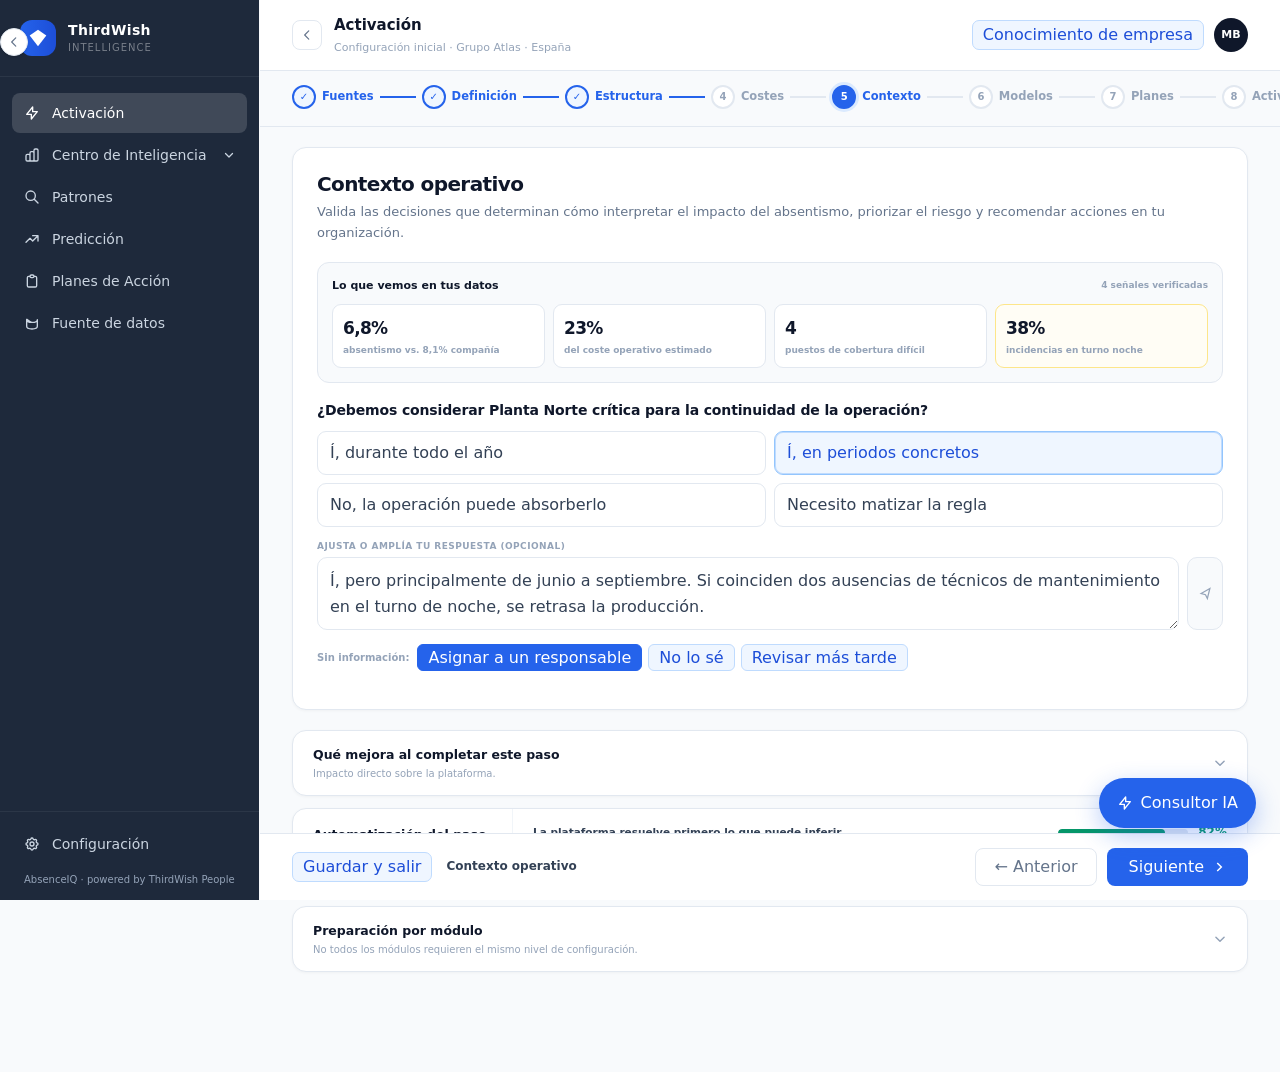
==== commit 6074f391: "activacion: reduce visual density, elevate Asignar, downgrade textarea CTA, conditional warn KPI Co-" ====
--- a/pages/activacion.html
+++ b/pages/activacion.html
@@ -69,12 +69,16 @@
     .step-ctx-row span{font-size:10px;color:#94a3b8;font-weight:600;flex-shrink:0;margin-right:2px;}
     .step-ctx-row button{height:27px;border:1px solid #bfdbfe;background:#eff6ff;border-radius:6px;padding:0 10px;font-size:10.5px;font-weight:700;color:#1d4ed8;cursor:pointer;font:inherit;transition:.12s;white-space:nowrap;}
     .step-ctx-row button:hover{background:#dbeafe;border-color:#93c5fd;}
+    .step-ctx-row button.asignar{background:#2563eb;border-color:#2563eb;color:#fff;}
+    .step-ctx-row button.asignar:hover{background:#1d4ed8;border-color:#1d4ed8;}
+    .answer-label{font-size:9px;color:#94a3b8;font-weight:700;text-transform:uppercase;letter-spacing:.05em;margin-bottom:4px;}
 
     .answer-box{display:flex;gap:8px;margin-bottom:14px;}
     .answer-box textarea{flex:1;min-height:66px;resize:vertical;border:1px solid #e2e8f0;border-radius:10px;background:#fff;padding:10px 12px;color:#334155;font-size:12px;line-height:1.5;outline:none;font:inherit;}
     .answer-box textarea:focus{border-color:#93c5fd;box-shadow:0 0 0 3px rgba(37,99,235,.08);}
-    .send-btn{width:40px;border:0;border-radius:10px;background:#2563eb;color:#fff;display:grid;place-items:center;cursor:pointer;flex-shrink:0;}
-    .send-btn svg{width:17px;height:17px;}
+    .send-btn{width:36px;border:1px solid #e2e8f0;border-radius:10px;background:#f8fafc;color:#94a3b8;display:grid;place-items:center;cursor:pointer;flex-shrink:0;transition:.12s;}
+    .send-btn:hover{background:#eff6ff;color:#2563eb;border-color:#bfdbfe;}
+    .send-btn svg{width:15px;height:15px;}
 
     /* interpretation */
     .interp-box{background:#eff6ff;border:1px solid #bfdbfe;border-radius:13px;overflow:hidden;}
@@ -600,7 +604,7 @@
     2:{title:'Definición de absentismo',desc:'Alinea los cálculos de la plataforma con la definición oficial de la compañía para que las cifras sean comparables y auditables.',owner:'RRHH',q:'¿Qué ausencias deben formar parte de la tasa oficial?',explain:'La plataforma ha agrupado 37 códigos de ausencia y ha comparado su resultado con el dato corporativo. Cuatro códigos requieren criterio de RRHH.',evidence:[['37','códigos clasificados'],['99,1%','coincidencia con dato oficial'],['4','códigos por validar'],['2','métricas paralelas']],big:'¿Incluimos permisos retribuidos y bajas de maternidad/paternidad en la tasa principal?',options:['Excluir ambos de la tasa principal','Incluir permisos, excluir maternidad/paternidad','Incluir ambos','Mantener dos métricas paralelas'],answer:'Excluir ambos de la tasa principal y mantenerlos visibles como categorías separadas.',fields:[['Tasa principal','IT + AT/EP'],['Exclusiones','Permisos y nacimiento'],['Visibilidad','Categorías separadas'],['Revisión','Anual']],impact:[['blue','Datos','Unifica la tasa corporativa.'],['green','Comparabilidad','Evita diferencias entre pantallas.'],['amber','Costes','Aplica la metodología correcta por causa.']],auto:['Taxonomía propuesta automáticamente','Comparación con KPI corporativo','RRHH valida 4 excepciones']},
     3:{title:'Estructura y colectivos',desc:'Valida cómo debe reconstruirse la organización en cada fecha para analizar centros, equipos, turnos y categorías sin distorsionar el histórico.',owner:'RRHH + Operaciones',q:'¿Cómo debemos tratar los cambios de centro y equipo en el histórico?',explain:'La plataforma ha detectado 486 movimientos internos y dos reorganizaciones. El análisis debe utilizar la estructura vigente en la fecha de cada ausencia, no la estructura actual.',evidence:[['486','movimientos internos'],['2','reorganizaciones'],['11','centros renombrados'],['98,7%','jerarquía reconstruida']],big:'¿Confirmas que cada ausencia debe atribuirse al centro, turno y equipo vigentes en su fecha?',options:['Í, usar estructura histórica','Usar siempre estructura actual','Aplicar estructura histórica solo a centros','Necesito validar excepciones'],answer:'Í, usar la estructura histórica en la fecha de cada ausencia.',fields:[['Vigencia','Estructura por fecha'],['Movimientos','Atribución histórica'],['Renombrados','Identidad conservada'],['Excepciones','2 pendientes']],impact:[['blue','Patrones','Evita falsos patrones por traslados.'],['green','Centros','Mantiene series comparables.'],['amber','Predicción','Usa el contexto operativo correcto.']],auto:['Organigrama temporal reconstruido','Movimientos y renombrados relacionados','Cliente confirma regla temporal']},
     4:{title:'Modelo de coste',desc:'Configura una metodología estándar y transparente, permitiendo incluir o excluir componentes sin perder comparabilidad ni trazabilidad.',owner:'Finanzas',q:'¿Qué componentes deben formar parte del coste oficial?',explain:'La metodología estándar ya está calculada. Dos componentes son estimaciones y deben mantenerse separados del coste contable para no sobrestimar el impacto.',evidence:[['4,8 M€','coste directo calculado'],['1,2 M€','cobertura y horas extra'],['0,9 M€','impacto estimado separado'],['2','componentes parametrizados']],big:'¿Validamos como coste oficial el coste directo más cobertura, dejando productividad como estimación separada?',options:['Í, validar esta metodología','Excluir horas extra','Incluir productividad en coste oficial','Personalizar componentes'],answer:'Í, validar coste directo y cobertura. Mantener productividad como estimación separada.',fields:[['Coste oficial','Directo + cobertura'],['Estimación separada','Productividad'],['Horas extra','Incluidas'],['Vigencia','01/01/2026']],impact:[['blue','ROI','Ahorro comparable y auditable.'],['green','Patrones','Coste asociado sin solapamientos.'],['amber','Planes','Prioriza por retorno económico.']],auto:['Componentes calculados','Solapamientos detectados','Finanzas decide metodología oficial']},
-    5:{title:'Contexto operativo',desc:'Valida las decisiones que determinan cómo interpretar el impacto del absentismo, priorizar el riesgo y recomendar acciones en tu organización.',owner:'Operaciones',q:'¿Cuándo debe considerarse crítico un centro?',explain:'La tasa por sí sola puede engañar. Un centro con menos absentismo puede generar más daño si tiene puestos escasos, poca capacidad de sustitución o compromisos operativos sensibles.',evidence:[['6,8%','absentismo vs. 8,1% compañía'],['23%','del coste operativo estimado'],['4','puestos de cobertura difícil'],['38%','incidencias en turno noche']],big:'¿Debemos considerar Planta Norte crítica para la continuidad de la operación?',options:['Í, durante todo el año','Í, en periodos concretos','No, la operación puede absorberlo','Necesito matizar la regla'],answer:'Í, pero principalmente de junio a septiembre. Si coinciden dos ausencias de técnicos de mantenimiento en el turno de noche, se retrasa la producción.',fields:[['Ámbito','Planta Norte'],['Criticidad','Alta · estacional'],['Periodo','1 junio – 30 septiembre'],['Colectivo','Mantenimiento · noche'],['Umbral','2 ausencias simultáneas'],['Impacto','Retraso de producción']],impact:[['blue','Patrones','Eleva señales con impacto real.'],['green','Predicciones','Prioriza riesgo colectivo accionable.'],['amber','Planes','Activa cobertura antes del umbral.']],auto:['Centro y señales detectados','Periodo y colectivo identificados','Operaciones valida criticidad y umbral']},
+    5:{title:'Contexto operativo',desc:'Valida las decisiones que determinan cómo interpretar el impacto del absentismo, priorizar el riesgo y recomendar acciones en tu organización.',owner:'Operaciones',q:'¿Cuándo debe considerarse crítico un centro?',explain:'La tasa por sí sola puede engañar. Un centro con menos absentismo puede generar más daño si tiene puestos escasos, poca capacidad de sustitución o compromisos operativos sensibles.',evidence:[['6,8%','absentismo vs. 8,1% compañía'],['23%','del coste operativo estimado'],['4','puestos de cobertura difícil'],['38%','incidencias en turno noche','warn']],big:'¿Debemos considerar Planta Norte crítica para la continuidad de la operación?',options:['Í, durante todo el año','Í, en periodos concretos','No, la operación puede absorberlo','Necesito matizar la regla'],answer:'Í, pero principalmente de junio a septiembre. Si coinciden dos ausencias de técnicos de mantenimiento en el turno de noche, se retrasa la producción.',fields:[['Ámbito','Planta Norte'],['Criticidad','Alta · estacional'],['Periodo','1 junio – 30 septiembre'],['Colectivo','Mantenimiento · noche'],['Umbral','2 ausencias simultáneas'],['Impacto','Retraso de producción']],impact:[['blue','Patrones','Eleva señales con impacto real.'],['green','Predicciones','Prioriza riesgo colectivo accionable.'],['amber','Planes','Activa cobertura antes del umbral.']],auto:['Centro y señales detectados','Periodo y colectivo identificados','Operaciones valida criticidad y umbral']},
     6:{title:'Modelos y privacidad',desc:'Define cómo se utilizan las variables en modelos colectivos, qué controles de equidad se aplican y qué resultados nunca se mostrarán.',owner:'RRHH + Legal',q:'¿Autorizamos edad y género en modelos colectivos bajo controles de equidad?',explain:'La plataforma no mostrará riesgos individuales. Estas variables pueden utilizarse para mejorar la calibración colectiva y comprobar diferencias de rendimiento entre grupos.',evidence:[['0','riesgos individuales visibles'],['10','tamaño mínimo de colectivo'],['2','modelos comparados'],['4','controles de equidad']],big:'¿Permitimos su uso únicamente en modelos colectivos y auditoría de equidad?',options:['Í, con controles y revisión periódica','Solo para auditoría, no para predecir','No utilizar estas variables','Necesito revisión legal adicional'],answer:'Í, únicamente en modelos colectivos y control de equidad. Nunca para decisiones individuales.',fields:[['Uso','Colectivo + equidad'],['Riesgo individual','Prohibido'],['Grupo mínimo','10 personas'],['Revisión','Trimestral']],impact:[['blue','Gobierno','Uso trazable y limitado.'],['green','Modelos','Compara mejora con y sin variables.'],['amber','Equidad','Detecta impactos desiguales.']],auto:['Política base propuesta','Modelos con/sin variables comparados','RRHH y Legal autorizan el uso']},
     7:{title:'Planes y gobierno',desc:'Configura qué acciones son viables, quién decide, qué recursos existen y cuándo una recomendación debe escalarse.',owner:'RRHH + Operaciones',q:'¿Qué capacidad real tiene la organización para actuar ante un riesgo?',explain:'La plataforma ha identificado recursos de cobertura y circuitos de aprobación, pero necesita validar límites operativos para no recomendar planes imposibles.',evidence:[['3','bolsas internas disponibles'],['2','proveedores ETT activos'],['48 h','aprobación media'],['6','tipos de acción permitidos']],big:'¿Puede un responsable de centro activar cobertura interna hasta 3.000€ sin aprobación adicional?',options:['Í, hasta 3.000€','Í, pero hasta 1.500€','No, siempre requiere aprobación','Depende del centro'],answer:'Í, hasta 3.000€ en centros críticos. En el resto, requiere aprobación de RRHH.',fields:[['Autonomía','Centros críticos'],['Límite','3.000€'],['Resto de centros','Aprobación RRHH'],['Trazabilidad','Obligatoria']],impact:[['blue','Planes','Elimina recomendaciones inviables.'],['green','Velocidad','Reduce tiempo de activación.'],['amber','ROI','Incluye coste real de ejecución.']],auto:['Recursos y aprobadores identificados','Acciones disponibles mapeadas','Cliente valida límites y excepciones']},
     8:{title:'Revisión y activación',desc:'Revisa qué capacidades quedan disponibles, qué limitaciones se mantienen y activa la plataforma con una configuración versionada.',owner:'RRHH',q:'La configuración mínima está preparada para activarse',explain:'La plataforma ha validado reglas, detectado limitaciones y calculado qué módulos pueden funcionar desde el primer día. Puedes activar ahora y completar mejoras después.',evidence:[['100%','datos y diagnóstico'],['96%','patrones preparados'],['91%','predicciones preparadas'],['87%','planes preparados']],big:'¿Activamos la plataforma con esta versión de configuración?',options:['Activar ahora','Revisar decisiones pendientes','Descargar resumen de configuración','Programar activación'],answer:'Activar la plataforma con esta versión de configuración.',fields:[['Versión','Setup 1.0'],['Reglas validadas','48'],['Limitaciones visibles','2 no bloqueantes'],['Revisión','30 días']],impact:[['blue','Activación','Desbloquea todos los módulos disponibles.'],['green','Trazabilidad','Conserva versión y responsables.'],['amber','Continuidad','El setup seguirá aprendiendo.']],auto:['Consistencia comprobada','Módulos y limitaciones calculados','Cliente confirma activación final']}
@@ -652,27 +656,24 @@
 
   // Secondary action row (integrated into card)
   var ctxRow = '<div class="step-ctx-row">'
-    + '<span>Sin información:</span>'
-    + '<button onclick="handleUnknown()">No lo sé</button>'
-    + '<button onclick="openAssign()">Asignar a un responsable</button>'
-    + '<button onclick="toast(\'Pregunta guardada para más tarde\')">Revisar más tarde</button>'
+    + '<span>Sin informaci&#243;n:</span>'
+    + '<button class="asignar" onclick="openAssign()">Asignar a un responsable</button>'
+    + '<button onclick="handleUnknown()">No lo s&#233;</button>'
+    + '<button onclick="toast(\'Pregunta guardada para m&#225;s tarde\')">Revisar m&#225;s tarde</button>'
     + '</div>';
 
   document.getElementById('taskBody').innerHTML =
-    '<span class="wiz-kicker">Paso ' + activeStep + ' de 8</span>'
-    + '<h2>' + s.title + '</h2>'
+    '<h2>' + s.title + '</h2>'
     + '<p class="wiz-desc">' + s.desc + '</p>'
-    + '<div class="intro-line">He analizado la información disponible y he encontrado '
-    + (isActivate ? 'que la configuración mínima ya es consistente' : 'una decisión que el dato no puede tomar por sí solo')
-    + '. <strong>' + (isActivate ? 'Revisa el resultado antes de activar.' : 'Necesito entender qué significa para vuestra organización.') + '</strong></div>'
-    + '<div class="evidence-card"><div class="evidence-head"><b>' + (isActivate ? 'Preparación calculada' : 'Lo que vemos en tus datos') + '</b><span>4 señales verificadas</span></div>'
-    + '<div class="evidence-grid">' + s.evidence.map(function(e, i) {
-        return '<div class="evidence' + (i === 3 ? ' warn' : '') + '"><strong>' + e[0] + '</strong><span>' + e[1] + '</span></div>';
+    + '<div class="evidence-card"><div class="evidence-head"><b>' + (isActivate ? 'Preparaci&#243;n calculada' : 'Lo que vemos en tus datos') + '</b><span>4 se&#241;ales verificadas</span></div>'
+    + '<div class="evidence-grid">' + s.evidence.map(function(e) {
+        return '<div class="evidence' + (e[2] === 'warn' ? ' warn' : '') + '"><strong>' + e[0] + '</strong><span>' + e[1] + '</span></div>';
       }).join('') + '</div></div>'
     + '<p class="big-q">' + s.big + '</p>'
     + '<div class="quick-opts">' + s.options.map(function(o, i) {
         return '<button class="quick-opt' + (i === 1 && activeStep === 5 ? ' selected' : '') + '" onclick="chooseOpt(this,\'' + o.replace(/'/g, "\\'") + '\')">' + o + '</button>';
       }).join('') + '</div>'
+    + '<p class="answer-label">Ajusta o ampl&#237;a tu respuesta (opcional)</p>'
     + '<div class="answer-box"><textarea id="answerText">' + s.answer + '</textarea>'
     + '<button class="send-btn" onclick="interpretAnswer()"><svg viewBox="0 0 24 24" fill="none" stroke="currentColor" stroke-width="2"><path d="m5 12 14-8-4 16-3-6-7-2Z"/></svg></button></div>'
     + ctxRow
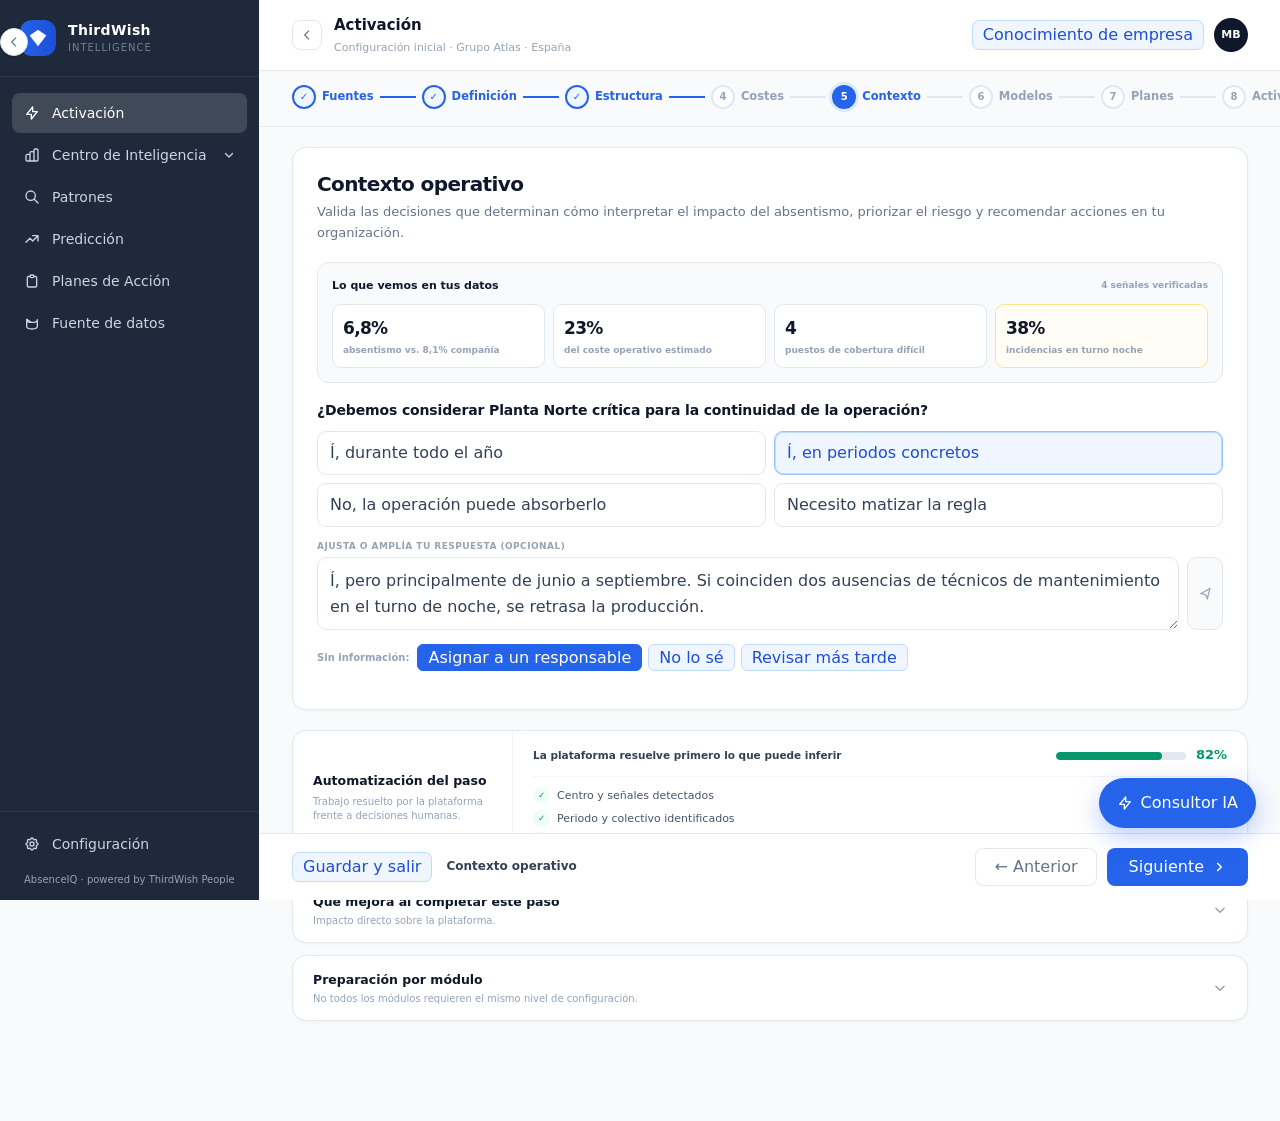
==== commit 459b87b9: "activacion: redesign automation panel — bar + items list, move above accordions, blue user-action in" ====
--- a/pages/activacion.html
+++ b/pages/activacion.html
@@ -130,7 +130,7 @@
     .auto-item{display:flex;align-items:center;gap:7px;font-size:11px;color:#334155;font-weight:500;}
     .auto-chk{width:17px;height:17px;border-radius:50%;display:grid;place-items:center;font-size:8.5px;font-weight:800;flex-shrink:0;}
     .auto-chk.ok{background:#f0fdf4;color:#059669;}
-    .auto-chk.usr{background:#fffbeb;color:#b45309;}
+    .auto-chk.usr{background:#eff6ff;color:#2563eb;font-size:10px;}
 
     /* readiness */
     .readiness-list{display:grid;gap:10px;}
@@ -280,11 +280,14 @@
     .wiz-acc-body{display:none;border-top:1px solid #f1f5f9;}
     .wiz-acc-body.open{display:block;}
 
-    /* ── COMPACT AUTO STRIP ── */
-    .auto-strip{display:flex;align-items:center;gap:10px;}
-    .auto-strip > span{font-size:10.5px;font-weight:600;color:#334155;flex:1;min-width:0;}
-    .auto-strip .auto-track{flex:0 0 130px;height:8px;}
-    .auto-strip > b{font-size:12px;font-weight:800;color:#059669;white-space:nowrap;flex-shrink:0;}
+    /* ── AUTO BAR + ITEMS ── */
+    .auto-bar-row{display:flex;align-items:center;gap:10px;margin-bottom:0;}
+    .auto-bar-row > span{font-size:10.5px;font-weight:600;color:#334155;flex:1;min-width:0;}
+    .auto-bar-row .auto-track{flex:0 0 130px;height:8px;}
+    .auto-bar-row > b{font-size:13px;font-weight:800;color:#059669;white-space:nowrap;flex-shrink:0;}
+    .auto-items{display:grid;gap:5px;margin-top:10px;padding-top:10px;border-top:1px solid #f1f5f9;}
+    .auto-item-text{color:#475569;}
+    .auto-item-text.usr{color:#1d4ed8;font-weight:700;}
   </style>
 </head>
 <body class="bg-surface-50 text-surface-900 antialiased" data-page="activacion">
@@ -323,6 +326,24 @@
 
       <!-- Bottom panels -->
       <div class="wiz-bottom">
+
+        <!-- Automatización del paso -->
+        <section class="wiz-bp">
+          <div class="wiz-bp-inner">
+            <div class="wiz-bp-head">
+              <h3>Automatizaci&#243;n del paso</h3>
+              <p>Trabajo resuelto por la plataforma frente a decisiones humanas.</p>
+            </div>
+            <div class="wiz-bp-body">
+              <div class="auto-bar-row">
+                <span id="automationText">La plataforma resuelve primero lo que puede inferir</span>
+                <div class="auto-track"><div class="auto-fill" id="autoFill" style="width:82%"></div></div>
+                <b id="autoBarPct">82%</b>
+              </div>
+              <div class="auto-items" id="autoList"></div>
+            </div>
+          </div>
+        </section>
 
         <!-- Qué mejora (acordeón, cerrado por defecto) -->
         <section class="wiz-bp">
@@ -335,23 +356,6 @@
           </button>
           <div class="wiz-acc-body">
             <div class="wiz-bp-body" id="impactBody"></div>
-          </div>
-        </section>
-
-        <!-- Automatización (tira compacta) -->
-        <section class="wiz-bp">
-          <div class="wiz-bp-inner">
-            <div class="wiz-bp-head">
-              <h3>Automatizaci&#243;n del paso</h3>
-              <p>Trabajo resuelto por la plataforma frente a decisiones humanas.</p>
-            </div>
-            <div class="wiz-bp-body">
-              <div class="auto-strip">
-                <span id="automationText">La plataforma resuelve primero lo que puede inferir</span>
-                <div class="auto-track"><div class="auto-fill" id="autoFill" style="width:82%"></div></div>
-                <b id="autoBarPct">82%</b>
-              </div>
-            </div>
           </div>
         </section>
 
@@ -642,6 +646,13 @@
   document.getElementById('automationText').textContent = isActivate
     ? 'La plataforma ha comprobado consistencia y permisos'
     : 'La plataforma resuelve primero lo que puede inferir';
+  document.getElementById('autoList').innerHTML = s.auto.map(function(x, i) {
+    var isUser = i === 2;
+    return '<div class="auto-item">'
+      + '<span class="auto-chk ' + (isUser ? 'usr' : 'ok') + '">' + (isUser ? '&#8594;' : '&#10003;') + '</span>'
+      + '<span class="auto-item-text' + (isUser ? ' usr' : '') + '">' + x + '</span>'
+      + '</div>';
+  }).join('');
 
   // Impact
   document.getElementById('impactBody').innerHTML = s.impact.map(function(x) {
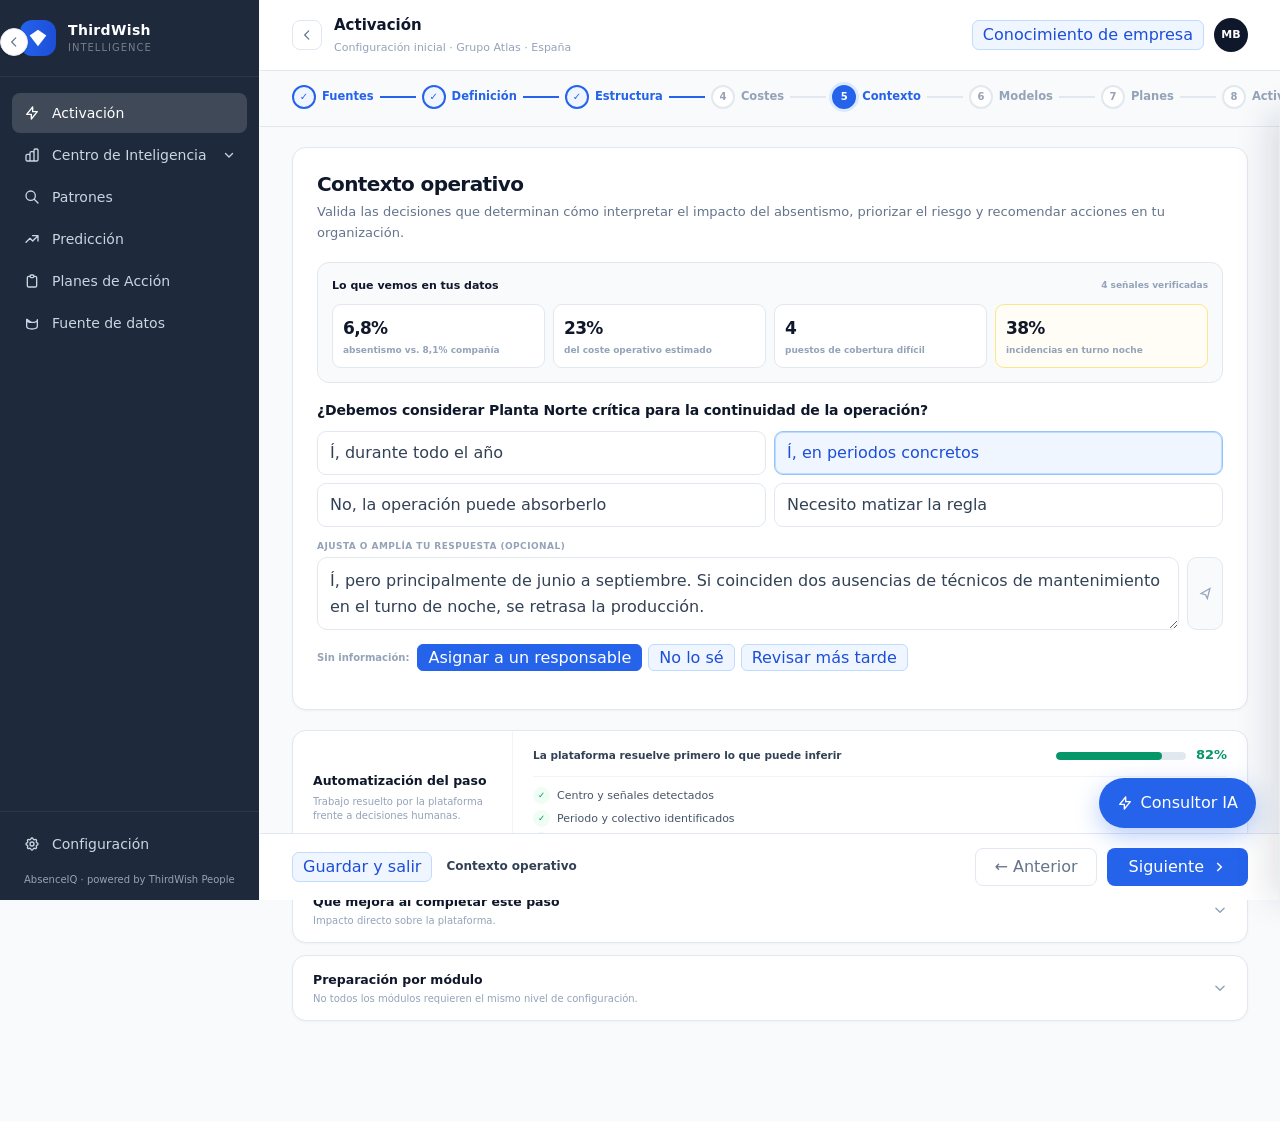
==== commit a9fa241f: "activacion: redesign knowledge drawer — non-modal panel, type summary bar, grouped memory cards, rem" ====
--- a/pages/activacion.html
+++ b/pages/activacion.html
@@ -163,10 +163,8 @@
     .a-tag.amber{background:#fffbeb;color:#b45309;}
 
     /* ── DRAWER ── */
-    .act-backdrop{position:fixed;inset:0;background:rgba(6,14,29,.4);z-index:100;opacity:0;pointer-events:none;transition:.2s;}
-    .act-backdrop.open{opacity:1;pointer-events:auto;}
-    .act-drawer{position:fixed;right:0;top:0;height:100%;width:min(600px,94vw);background:#f7f9fc;transform:translateX(100%);transition:.22s;display:flex;flex-direction:column;box-shadow:-14px 0 36px rgba(15,23,42,.14);z-index:101;}
-    .act-backdrop.open .act-drawer{transform:translateX(0);}
+    .act-drawer{position:fixed;right:0;top:112px;bottom:0;width:min(560px,42vw);background:#f7f9fc;transform:translateX(100%);transition:.22s ease;display:flex;flex-direction:column;box-shadow:-12px 0 32px rgba(15,23,42,.12);z-index:50;border-left:1px solid #e2e8f0;}
+    .act-drawer.open{transform:translateX(0);}
     .drawer-head{padding:16px 18px;border-bottom:1px solid #e2e8f0;background:#fff;display:flex;align-items:flex-start;justify-content:space-between;gap:12px;}
     .drawer-head h2{font-size:18px;font-weight:800;color:#0f172a;}
     .drawer-head p{margin-top:3px;font-size:9.5px;color:#94a3b8;}
@@ -174,18 +172,46 @@
     .drawer-tabs{padding:9px 15px 0;background:#fff;display:flex;gap:5px;flex-wrap:wrap;}
     .drawer-tab{height:27px;border:1px solid #e2e8f0;background:#fff;border-radius:999px;padding:0 9px;font-size:9px;font-weight:800;color:#5e6b83;cursor:pointer;font:inherit;}
     .drawer-tab.active{background:#2563eb;border-color:#2563eb;color:#fff;}
-    .drawer-body{padding:14px 15px 24px;overflow-y:auto;flex:1;}
+    .drawer-body{padding:14px 15px 80px;overflow-y:auto;flex:1;}
     .value-strip{display:grid;grid-template-columns:repeat(3,1fr);gap:7px;margin-bottom:11px;}
     .value-kpi{background:#fff;border:1px solid #e2e8f0;border-radius:10px;padding:10px;}
     .value-kpi b{display:block;font-size:18px;font-weight:800;color:#0f172a;}
     .value-kpi span{display:block;font-size:8.5px;color:#94a3b8;line-height:1.3;margin-top:2px;}
-    .memory-item{background:#fff;border:1px solid #e2e8f0;border-radius:11px;padding:11px;margin-bottom:7px;}
-    .memory-top{display:flex;align-items:flex-start;justify-content:space-between;gap:8px;}
-    .memory-top h3{font-size:10.5px;font-weight:700;line-height:1.35;color:#0f172a;}
-    .memory-item p{margin-top:4px;color:#64748b;font-size:9px;line-height:1.45;}
-    .memory-meta{display:flex;gap:4px;flex-wrap:wrap;margin-top:7px;color:#94a3b8;font-size:8px;font-weight:700;}
-    .memory-actions{display:flex;gap:5px;margin-top:8px;}
-    .memory-actions button{height:24px;border:1px solid #e2e8f0;background:#fff;border-radius:6px;padding:0 7px;font-size:8.5px;font-weight:700;color:#475569;cursor:pointer;font:inherit;}
+    /* knowledge summary */
+    .know-summary{display:grid;grid-template-columns:repeat(4,1fr);gap:6px;margin-bottom:10px;}
+    .know-type-pill{border-radius:9px;padding:8px 10px;border:1px solid;text-align:center;}
+    .know-type-pill.validated{background:#f0fdf4;border-color:#bbf7d0;}
+    .know-type-pill.learned{background:#eff6ff;border-color:#bfdbfe;}
+    .know-type-pill.review{background:#fffbeb;border-color:#fde68a;}
+    .know-type-pill.inferred{background:#f8fafc;border-color:#e2e8f0;}
+    .know-type-pill b{display:block;font-size:18px;font-weight:800;color:#0f172a;}
+    .know-type-pill span{display:block;font-size:8px;font-weight:700;color:#64748b;margin-top:1px;}
+    .know-status{font-size:10px;color:#64748b;font-weight:600;margin-bottom:14px;}
+    .know-status b{color:#b45309;}
+    /* memory groups */
+    .mem-group{margin-bottom:6px;}
+    .mem-group-head{display:flex;align-items:center;gap:6px;padding:8px 0 5px;border-bottom:1px solid #f1f5f9;margin-bottom:6px;}
+    .mem-group-dot{width:8px;height:8px;border-radius:50%;flex-shrink:0;}
+    .mem-group-dot.validated{background:#059669;}
+    .mem-group-dot.learned{background:#2563eb;}
+    .mem-group-dot.review{background:#b45309;}
+    .mem-group-dot.inferred{background:#94a3b8;}
+    .mem-group-label{font-size:9px;font-weight:800;text-transform:uppercase;letter-spacing:.06em;color:#64748b;flex:1;}
+    .mem-group-count{width:17px;height:17px;border-radius:50%;display:grid;place-items:center;font-size:8px;font-weight:900;color:#fff;}
+    .mem-group-count.validated{background:#059669;}
+    .mem-group-count.learned{background:#2563eb;}
+    .mem-group-count.review{background:#b45309;}
+    .mem-group-count.inferred{background:#94a3b8;}
+    /* memory cards */
+    .memory-item{background:#fff;border:1px solid #e2e8f0;border-left:3px solid #e2e8f0;border-radius:0 9px 9px 0;padding:10px 12px;margin-bottom:5px;}
+    .memory-item.validated{border-left-color:#059669;}
+    .memory-item.learned{border-left-color:#2563eb;}
+    .memory-item.review{border-left-color:#b45309;}
+    .memory-item.inferred{border-left-color:#94a3b8;}
+    .memory-item h3{font-size:10.5px;font-weight:700;line-height:1.35;color:#0f172a;margin:0 0 3px;}
+    .memory-item p{font-size:10px;color:#64748b;line-height:1.45;margin:0 0 6px;}
+    .memory-meta{display:flex;gap:4px;flex-wrap:wrap;}
+    .memory-meta span{font-size:9px;color:#94a3b8;font-weight:600;background:#f8fafc;border:1px solid #f1f5f9;border-radius:4px;padding:1px 5px;}
     .know-agent{margin:11px 15px 2px;border:1px solid #bfdbfe;background:linear-gradient(135deg,#fff,#f5f9ff);border-radius:12px;padding:10px;}
     .know-agent-head{display:flex;align-items:flex-start;gap:8px;}
     .know-ico{width:28px;height:28px;border-radius:8px;background:#2563eb;color:#fff;display:grid;place-items:center;font-size:7.5px;font-weight:900;flex:0 0 auto;}
@@ -413,48 +439,20 @@
 
   </div><!-- /wiz-wrap -->
 
-  <!-- Knowledge drawer -->
-  <div class="act-backdrop" id="drawerBackdrop" onclick="backdropClick(event)">
-    <aside class="act-drawer">
-      <div class="drawer-head">
-        <div><h2>Conocimiento de empresa</h2><p>La plataforma diferencia qu&#233; ha validado el cliente, qu&#233; ha inferido y qu&#233; ha aprendido de resultados reales.</p></div>
-        <button class="close-btn" onclick="toggleDrawer(false)">&#10005;</button>
-      </div>
-      <div class="know-agent">
-        <div class="know-agent-head">
-          <div class="know-ico">IA</div>
-          <div>
-            <b>Consulta el conocimiento acumulado con el Agente IA</b>
-            <span>Pregunta en lenguaje natural. El agente localizar&#225; reglas, aprendizajes, decisiones y planes, indicando de d&#243;nde procede cada respuesta.</span>
-          </div>
-        </div>
-        <div class="know-search">
-          <input id="knowInput" placeholder="Ej.: &#191;Qu&#233; centros son cr&#237;ticos y por qu&#233;?" onkeydown="if(event.key==='Enter')askFromKnowledge()"/>
-          <button onclick="askFromKnowledge()">Preguntar</button>
-        </div>
-        <div class="know-examples">
-          <button onclick="askFromKnowledge('&#191;Qu&#233; hemos aprendido de los planes que mejor funcionan?')">Planes que funcionan</button>
-          <button onclick="askFromKnowledge('&#191;Qu&#233; informaci&#243;n falta para mejorar las predicciones?')">Informaci&#243;n pendiente</button>
-          <button onclick="askFromKnowledge('&#191;Qu&#233; ha cambiado en los &#250;ltimos 30 d&#237;as?')">Cambios recientes</button>
-        </div>
-      </div>
-      <div class="drawer-tabs">
-        <button class="drawer-tab active" onclick="filterMemory('all',this)">Todo</button>
-        <button class="drawer-tab" onclick="filterMemory('validated',this)">Validado</button>
-        <button class="drawer-tab" onclick="filterMemory('inferred',this)">Inferido</button>
-        <button class="drawer-tab" onclick="filterMemory('learned',this)">Aprendido</button>
-        <button class="drawer-tab" onclick="filterMemory('review',this)">En revisi&#243;n</button>
-      </div>
-      <div class="drawer-body">
-        <div class="value-strip">
-          <div class="value-kpi"><b>18</b><span>preguntas evitadas por conocimiento reutilizado</span></div>
-          <div class="value-kpi"><b>12</b><span>predicciones ajustadas con contexto acumulado</span></div>
-          <div class="value-kpi"><b>4</b><span>planes priorizados por evidencia previa</span></div>
-        </div>
-        <div id="memoryList"></div>
-      </div>
-    </aside>
-  </div>
+  <!-- Knowledge drawer (panel no modal) -->
+  <aside class="act-drawer" id="drawerBackdrop">
+    <div class="drawer-head">
+      <div>
+        <h2>Conocimiento de empresa</h2>
+        <p>Qu&#233; ha validado el equipo, qu&#233; ha inferido la plataforma y qu&#233; ha aprendido de resultados reales.</p>
+      </div>
+      <button class="close-btn" onclick="toggleDrawer(false)">&#10005;</button>
+    </div>
+    <div class="drawer-body">
+      <div id="knowSummary"></div>
+      <div id="memoryList"></div>
+    </div>
+  </aside>
 
   <!-- AI launcher pill -->
   <button class="ai-launcher" id="aiLauncher" onclick="toggleAI()" aria-label="Abrir Consultor IA">
@@ -750,7 +748,7 @@
     var plr = document.getElementById('plansReady'); if (plr) plr.style.width = '72%';
   }
   renderWizBar();
-  renderMemory('all');
+  renderMemory();
   toast('Regla aplicada. El conocimiento de empresa se ha actualizado');
 }
 
@@ -775,27 +773,52 @@
 // ── Drawer ────────────────────────────────────────────────────
 function toggleDrawer(open) {
   document.getElementById('drawerBackdrop').classList.toggle('open', open);
-  if (open) renderMemory('all');
-}
-function backdropClick(e) { if (e.target.id === 'drawerBackdrop') toggleDrawer(false); }
-function filterMemory(type, btn) {
-  document.querySelectorAll('.drawer-tab').forEach(function(x) { x.classList.remove('active'); });
-  btn.classList.add('active');
-  renderMemory(type);
-}
-function renderMemory(type) {
-  var list = type === 'all' ? memory : memory.filter(function(m) { return m.type === type; });
-  document.getElementById('memoryList').innerHTML = list.map(function(m) {
-    return '<article class="memory-item"><div class="memory-top"><h3>' + m.title + '</h3>'
-      + '<span class="a-tag ' + m.bc + '">' + m.badge + '</span></div>'
-      + '<p>' + m.text + '</p>'
-      + '<div class="memory-meta">' + m.meta.map(function(x) { return '<span>' + x + '</span>'; }).join('<span>·</span>') + '</div>'
-      + '<div class="memory-actions">'
-      + '<button onclick="toast(\'Se abrirá la evidencia y trazabilidad\')">Ver evidencia</button>'
-      + '<button onclick="toast(\'Se abrirá el historial de versiones\')">Historial</button>'
-      + (m.type === 'learned' ? '<button onclick="toast(\'Aprendizaje marcado para revisión\')">Revisar alcance</button>' : '')
-      + '</div></article>';
+  if (open) { renderKnowledgeSummary(); renderMemory(); }
+}
+function renderKnowledgeSummary() {
+  var types = [
+    {type:'validated', label:'Validado', cls:'validated'},
+    {type:'learned',   label:'Aprendido', cls:'learned'},
+    {type:'review',    label:'Revisión', cls:'review'},
+    {type:'inferred',  label:'Inferido',  cls:'inferred'}
+  ];
+  var total = memory.length;
+  var pending = memory.filter(function(m) { return m.bc === 'amber'; }).length;
+  var pills = types.map(function(g) {
+    var n = memory.filter(function(m) { return m.type === g.type; }).length;
+    return '<div class="know-type-pill ' + g.cls + '"><b>' + n + '</b><span>' + g.label + '</span></div>';
   }).join('');
+  document.getElementById('knowSummary').innerHTML =
+    '<div class="know-summary">' + pills + '</div>'
+    + '<p class="know-status">' + total + ' ítems · <b>' + pending + ' pendiente' + (pending !== 1 ? 's' : '') + ' de validar</b></p>';
+}
+function renderMemory() {
+  var groups = [
+    {type:'validated', label:'Validado',     cls:'validated'},
+    {type:'learned',   label:'Aprendido',    cls:'learned'},
+    {type:'review',    label:'En revisión', cls:'review'},
+    {type:'inferred',  label:'Inferido',     cls:'inferred'}
+  ];
+  var html = '';
+  groups.forEach(function(g) {
+    var items = memory.filter(function(m) { return m.type === g.type; });
+    if (!items.length) return;
+    html += '<div class="mem-group">'
+      + '<div class="mem-group-head">'
+      + '<span class="mem-group-dot ' + g.cls + '"></span>'
+      + '<span class="mem-group-label">' + g.label + '</span>'
+      + '<span class="mem-group-count ' + g.cls + '">' + items.length + '</span>'
+      + '</div>';
+    items.forEach(function(m) {
+      html += '<article class="memory-item ' + g.cls + '">'
+        + '<h3>' + m.title + '</h3>'
+        + '<p>' + m.text + '</p>'
+        + '<div class="memory-meta">' + m.meta.map(function(x) { return '<span>' + x + '</span>'; }).join('') + '</div>'
+        + '</article>';
+    });
+    html += '</div>';
+  });
+  document.getElementById('memoryList').innerHTML = html;
 }
 
 // ── Modals ────────────────────────────────────────────────────
@@ -879,7 +902,7 @@
 // ── Init ──────────────────────────────────────────────────────
 renderWizBar();
 renderStep();
-renderMemory('all');
+renderMemory();
   </script>
 </body>
 </html>
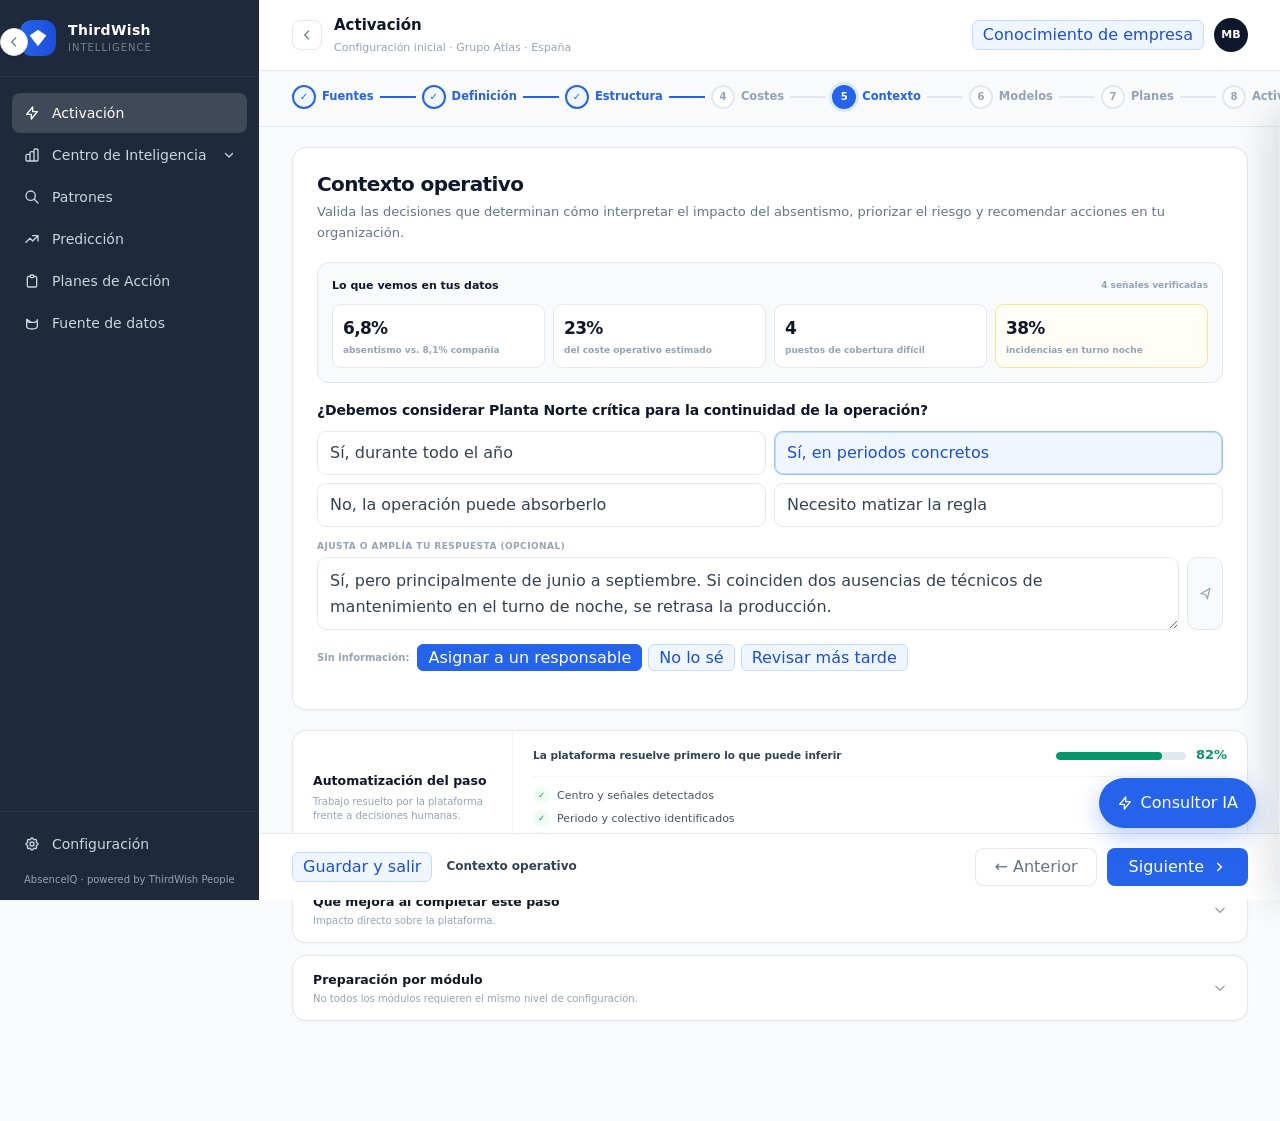
==== commit 503350e0: "activacion: fix missing S in Sí across all step options and answers (14 occurrences) Co-Authored-By:" ====
--- a/pages/activacion.html
+++ b/pages/activacion.html
@@ -179,15 +179,27 @@
     .value-kpi span{display:block;font-size:8.5px;color:#94a3b8;line-height:1.3;margin-top:2px;}
     /* knowledge summary */
     .know-summary{display:grid;grid-template-columns:repeat(4,1fr);gap:6px;margin-bottom:10px;}
-    .know-type-pill{border-radius:9px;padding:8px 10px;border:1px solid;text-align:center;}
+    .know-type-pill{border-radius:9px;padding:8px 10px;border:1px solid;text-align:center;cursor:pointer;font:inherit;transition:.15s;position:relative;}
+    .know-type-pill:hover{transform:translateY(-1px);box-shadow:0 3px 10px rgba(0,0,0,.08);}
     .know-type-pill.validated{background:#f0fdf4;border-color:#bbf7d0;}
     .know-type-pill.learned{background:#eff6ff;border-color:#bfdbfe;}
     .know-type-pill.review{background:#fffbeb;border-color:#fde68a;}
     .know-type-pill.inferred{background:#f8fafc;border-color:#e2e8f0;}
-    .know-type-pill b{display:block;font-size:18px;font-weight:800;color:#0f172a;}
-    .know-type-pill span{display:block;font-size:8px;font-weight:700;color:#64748b;margin-top:1px;}
-    .know-status{font-size:10px;color:#64748b;font-weight:600;margin-bottom:14px;}
+    .know-type-pill b{display:block;font-size:18px;font-weight:800;color:#0f172a;transition:.15s;}
+    .know-type-pill span{display:block;font-size:8px;font-weight:700;color:#64748b;margin-top:1px;transition:.15s;}
+    .know-type-pill.active.validated{background:#059669;border-color:#059669;}
+    .know-type-pill.active.learned{background:#2563eb;border-color:#2563eb;}
+    .know-type-pill.active.review{background:#b45309;border-color:#b45309;}
+    .know-type-pill.active.inferred{background:#64748b;border-color:#64748b;}
+    .know-type-pill.active b,.know-type-pill.active span{color:#fff;}
+    .know-type-pill.inactive{opacity:.35;transform:none;}
+    .know-status{font-size:10px;color:#64748b;font-weight:600;margin-bottom:8px;}
     .know-status b{color:#b45309;}
+    .know-filter-bar{display:flex;align-items:center;justify-content:space-between;margin-bottom:14px;}
+    .know-reset{border:0;background:transparent;color:#94a3b8;font-size:9px;font-weight:700;cursor:pointer;font:inherit;padding:0;text-decoration:underline;text-underline-offset:2px;}
+    .know-reset:hover{color:#475569;}
+    .mem-step-chip{display:inline-flex;align-items:center;gap:3px;height:17px;border:1px solid #bfdbfe;background:#eff6ff;border-radius:4px;padding:0 6px;font-size:8px;font-weight:700;color:#1d4ed8;cursor:pointer;font:inherit;margin-top:5px;transition:.12s;}
+    .mem-step-chip:hover{background:#dbeafe;border-color:#93c5fd;}
     /* memory groups */
     .mem-group{margin-bottom:6px;}
     .mem-group-head{display:flex;align-items:center;gap:6px;padding:8px 0 5px;border-bottom:1px solid #f1f5f9;margin-bottom:6px;}
@@ -570,10 +582,10 @@
 var memory = [
   {type:'validated',title:'Metodología oficial de coste',badge:'Validado por Finanzas',bc:'green',text:'Incluye coste salarial empresa, complementos IT, horas extra y ETT. La productividad perdida se presenta como estimación separada.',meta:['Finanzas','Vigente desde 01/01/2026','Afecta a 5 módulos']},
   {type:'validated',title:'Tamaño mínimo de colectivo',badge:'Validado por RRHH + Legal',bc:'green',text:'No se muestran resultados para colectivos inferiores a 10 personas. Se agregan al nivel inmediatamente superior.',meta:['Revisión anual','Gobierno del modelo','Aplicado']},
-  {type:'validated',title:'Planta Norte · criticidad estacional',badge:'Pendiente',bc:'amber',text:'Prioridad alta entre junio y septiembre para mantenimiento noche cuando se acerque al umbral de dos ausencias simultáneas.',meta:['Operaciones','Creada hoy','3 módulos afectados'],id:'plantRule'},
+  {type:'validated',title:'Planta Norte · criticidad estacional',badge:'Pendiente',bc:'amber',text:'Prioridad alta entre junio y septiembre para mantenimiento noche cuando se acerque al umbral de dos ausencias simultáneas.',meta:['Operaciones','Creada hoy','3 módulos afectados'],id:'plantRule',step:5},
   {type:'learned',title:'Resultado aprendido · estabilización de turnos',badge:'Aprendido con evidencia media-alta',bc:'blue',text:'Los planes iniciados con al menos 21 días de antelación obtuvieron mejores resultados en centros comparables.',meta:['4 planes finalizados','Revisión en 90 días','Planes + predicciones']},
   {type:'learned',title:'Ajuste predictivo · turno noche',badge:'Aprendido y recalibrado',bc:'blue',text:'Noches consecutivas y horas extra acumuladas anticipan el riesgo antes que el patrón de turnos por sí solo.',meta:['Backtesting validado','3 centros','Modelo v2.4']},
-  {type:'review',title:'Uso de edad y género en modelos',badge:'Por decidir',bc:'amber',text:'Uso exclusivamente en predicciones colectivas y control de equidad. Nunca se mostrará riesgo individual.',meta:['RRHH + Legal','Obligatoria para predicciones','Pendiente']},
+  {type:'review',title:'Uso de edad y género en modelos',badge:'Por decidir',bc:'amber',text:'Uso exclusivamente en predicciones colectivas y control de equidad. Nunca se mostrará riesgo individual.',meta:['RRHH + Legal','Obligatoria para predicciones','Pendiente'],step:6},
   {type:'inferred',title:'Centro Sur · mínimo de cobertura',badge:'Inferido · no aplicado',bc:'blue',text:'La plataforma ha inferido un mínimo de 7 personas en turno mañana, pero necesita validación de Operaciones.',meta:['Datos de turnos','Confianza media','Sin impacto hasta confirmar']}
 ];
 
@@ -602,13 +614,13 @@
 // ── Step content data ─────────────────────────────────────────
 function stepContent(id) {
   var c = {
-    1:{title:'Fuentes y alcance',desc:'Confirma el alcance que la plataforma ha reconstruido a partir de las fuentes conectadas y revisa las excepciones de calidad que afectan al análisis.',owner:'Datos / IT',q:'¿La población identificada representa el alcance correcto del proyecto?',explain:'Se han relacionado nómina, ausencias y turnos. La plataforma ha resuelto automáticamente claves, periodos y cobertura, pero necesita confirmar qué sociedades y colectivos quedan dentro del análisis.',evidence:[['14.286','personas relacionadas'],['312','centros identificados'],['36 meses','de histórico disponible'],['96,4%','cobertura cruzada']],big:'¿Incluimos las 8 sociedades y excluimos personal externo y becarios?',options:['Í, ese es el alcance correcto','Incluir también personal externo','Excluir una sociedad o colectivo','Necesito revisar el detalle'],answer:'Í, incluye las 8 sociedades y excluye personal externo y becarios.',fields:[['Población','14.286 personas'],['Sociedades','8 incluidas'],['Exclusiones','Externos y becarios'],['Cobertura','96,4%']],impact:[['blue','Datos','Evita mezclar colectivos fuera de alcance.'],['green','Patrones','Define el universo comparable.'],['amber','Modelos','Establece la población de entrenamiento.']],auto:['Fuentes y columnas reconocidas','Cobertura y duplicados calculados','Cliente valida alcance final']},
+    1:{title:'Fuentes y alcance',desc:'Confirma el alcance que la plataforma ha reconstruido a partir de las fuentes conectadas y revisa las excepciones de calidad que afectan al análisis.',owner:'Datos / IT',q:'¿La población identificada representa el alcance correcto del proyecto?',explain:'Se han relacionado nómina, ausencias y turnos. La plataforma ha resuelto automáticamente claves, periodos y cobertura, pero necesita confirmar qué sociedades y colectivos quedan dentro del análisis.',evidence:[['14.286','personas relacionadas'],['312','centros identificados'],['36 meses','de histórico disponible'],['96,4%','cobertura cruzada']],big:'¿Incluimos las 8 sociedades y excluimos personal externo y becarios?',options:['Sí, ese es el alcance correcto','Incluir también personal externo','Excluir una sociedad o colectivo','Necesito revisar el detalle'],answer:'Sí, incluye las 8 sociedades y excluye personal externo y becarios.',fields:[['Población','14.286 personas'],['Sociedades','8 incluidas'],['Exclusiones','Externos y becarios'],['Cobertura','96,4%']],impact:[['blue','Datos','Evita mezclar colectivos fuera de alcance.'],['green','Patrones','Define el universo comparable.'],['amber','Modelos','Establece la población de entrenamiento.']],auto:['Fuentes y columnas reconocidas','Cobertura y duplicados calculados','Cliente valida alcance final']},
     2:{title:'Definición de absentismo',desc:'Alinea los cálculos de la plataforma con la definición oficial de la compañía para que las cifras sean comparables y auditables.',owner:'RRHH',q:'¿Qué ausencias deben formar parte de la tasa oficial?',explain:'La plataforma ha agrupado 37 códigos de ausencia y ha comparado su resultado con el dato corporativo. Cuatro códigos requieren criterio de RRHH.',evidence:[['37','códigos clasificados'],['99,1%','coincidencia con dato oficial'],['4','códigos por validar'],['2','métricas paralelas']],big:'¿Incluimos permisos retribuidos y bajas de maternidad/paternidad en la tasa principal?',options:['Excluir ambos de la tasa principal','Incluir permisos, excluir maternidad/paternidad','Incluir ambos','Mantener dos métricas paralelas'],answer:'Excluir ambos de la tasa principal y mantenerlos visibles como categorías separadas.',fields:[['Tasa principal','IT + AT/EP'],['Exclusiones','Permisos y nacimiento'],['Visibilidad','Categorías separadas'],['Revisión','Anual']],impact:[['blue','Datos','Unifica la tasa corporativa.'],['green','Comparabilidad','Evita diferencias entre pantallas.'],['amber','Costes','Aplica la metodología correcta por causa.']],auto:['Taxonomía propuesta automáticamente','Comparación con KPI corporativo','RRHH valida 4 excepciones']},
-    3:{title:'Estructura y colectivos',desc:'Valida cómo debe reconstruirse la organización en cada fecha para analizar centros, equipos, turnos y categorías sin distorsionar el histórico.',owner:'RRHH + Operaciones',q:'¿Cómo debemos tratar los cambios de centro y equipo en el histórico?',explain:'La plataforma ha detectado 486 movimientos internos y dos reorganizaciones. El análisis debe utilizar la estructura vigente en la fecha de cada ausencia, no la estructura actual.',evidence:[['486','movimientos internos'],['2','reorganizaciones'],['11','centros renombrados'],['98,7%','jerarquía reconstruida']],big:'¿Confirmas que cada ausencia debe atribuirse al centro, turno y equipo vigentes en su fecha?',options:['Í, usar estructura histórica','Usar siempre estructura actual','Aplicar estructura histórica solo a centros','Necesito validar excepciones'],answer:'Í, usar la estructura histórica en la fecha de cada ausencia.',fields:[['Vigencia','Estructura por fecha'],['Movimientos','Atribución histórica'],['Renombrados','Identidad conservada'],['Excepciones','2 pendientes']],impact:[['blue','Patrones','Evita falsos patrones por traslados.'],['green','Centros','Mantiene series comparables.'],['amber','Predicción','Usa el contexto operativo correcto.']],auto:['Organigrama temporal reconstruido','Movimientos y renombrados relacionados','Cliente confirma regla temporal']},
-    4:{title:'Modelo de coste',desc:'Configura una metodología estándar y transparente, permitiendo incluir o excluir componentes sin perder comparabilidad ni trazabilidad.',owner:'Finanzas',q:'¿Qué componentes deben formar parte del coste oficial?',explain:'La metodología estándar ya está calculada. Dos componentes son estimaciones y deben mantenerse separados del coste contable para no sobrestimar el impacto.',evidence:[['4,8 M€','coste directo calculado'],['1,2 M€','cobertura y horas extra'],['0,9 M€','impacto estimado separado'],['2','componentes parametrizados']],big:'¿Validamos como coste oficial el coste directo más cobertura, dejando productividad como estimación separada?',options:['Í, validar esta metodología','Excluir horas extra','Incluir productividad en coste oficial','Personalizar componentes'],answer:'Í, validar coste directo y cobertura. Mantener productividad como estimación separada.',fields:[['Coste oficial','Directo + cobertura'],['Estimación separada','Productividad'],['Horas extra','Incluidas'],['Vigencia','01/01/2026']],impact:[['blue','ROI','Ahorro comparable y auditable.'],['green','Patrones','Coste asociado sin solapamientos.'],['amber','Planes','Prioriza por retorno económico.']],auto:['Componentes calculados','Solapamientos detectados','Finanzas decide metodología oficial']},
-    5:{title:'Contexto operativo',desc:'Valida las decisiones que determinan cómo interpretar el impacto del absentismo, priorizar el riesgo y recomendar acciones en tu organización.',owner:'Operaciones',q:'¿Cuándo debe considerarse crítico un centro?',explain:'La tasa por sí sola puede engañar. Un centro con menos absentismo puede generar más daño si tiene puestos escasos, poca capacidad de sustitución o compromisos operativos sensibles.',evidence:[['6,8%','absentismo vs. 8,1% compañía'],['23%','del coste operativo estimado'],['4','puestos de cobertura difícil'],['38%','incidencias en turno noche','warn']],big:'¿Debemos considerar Planta Norte crítica para la continuidad de la operación?',options:['Í, durante todo el año','Í, en periodos concretos','No, la operación puede absorberlo','Necesito matizar la regla'],answer:'Í, pero principalmente de junio a septiembre. Si coinciden dos ausencias de técnicos de mantenimiento en el turno de noche, se retrasa la producción.',fields:[['Ámbito','Planta Norte'],['Criticidad','Alta · estacional'],['Periodo','1 junio – 30 septiembre'],['Colectivo','Mantenimiento · noche'],['Umbral','2 ausencias simultáneas'],['Impacto','Retraso de producción']],impact:[['blue','Patrones','Eleva señales con impacto real.'],['green','Predicciones','Prioriza riesgo colectivo accionable.'],['amber','Planes','Activa cobertura antes del umbral.']],auto:['Centro y señales detectados','Periodo y colectivo identificados','Operaciones valida criticidad y umbral']},
-    6:{title:'Modelos y privacidad',desc:'Define cómo se utilizan las variables en modelos colectivos, qué controles de equidad se aplican y qué resultados nunca se mostrarán.',owner:'RRHH + Legal',q:'¿Autorizamos edad y género en modelos colectivos bajo controles de equidad?',explain:'La plataforma no mostrará riesgos individuales. Estas variables pueden utilizarse para mejorar la calibración colectiva y comprobar diferencias de rendimiento entre grupos.',evidence:[['0','riesgos individuales visibles'],['10','tamaño mínimo de colectivo'],['2','modelos comparados'],['4','controles de equidad']],big:'¿Permitimos su uso únicamente en modelos colectivos y auditoría de equidad?',options:['Í, con controles y revisión periódica','Solo para auditoría, no para predecir','No utilizar estas variables','Necesito revisión legal adicional'],answer:'Í, únicamente en modelos colectivos y control de equidad. Nunca para decisiones individuales.',fields:[['Uso','Colectivo + equidad'],['Riesgo individual','Prohibido'],['Grupo mínimo','10 personas'],['Revisión','Trimestral']],impact:[['blue','Gobierno','Uso trazable y limitado.'],['green','Modelos','Compara mejora con y sin variables.'],['amber','Equidad','Detecta impactos desiguales.']],auto:['Política base propuesta','Modelos con/sin variables comparados','RRHH y Legal autorizan el uso']},
-    7:{title:'Planes y gobierno',desc:'Configura qué acciones son viables, quién decide, qué recursos existen y cuándo una recomendación debe escalarse.',owner:'RRHH + Operaciones',q:'¿Qué capacidad real tiene la organización para actuar ante un riesgo?',explain:'La plataforma ha identificado recursos de cobertura y circuitos de aprobación, pero necesita validar límites operativos para no recomendar planes imposibles.',evidence:[['3','bolsas internas disponibles'],['2','proveedores ETT activos'],['48 h','aprobación media'],['6','tipos de acción permitidos']],big:'¿Puede un responsable de centro activar cobertura interna hasta 3.000€ sin aprobación adicional?',options:['Í, hasta 3.000€','Í, pero hasta 1.500€','No, siempre requiere aprobación','Depende del centro'],answer:'Í, hasta 3.000€ en centros críticos. En el resto, requiere aprobación de RRHH.',fields:[['Autonomía','Centros críticos'],['Límite','3.000€'],['Resto de centros','Aprobación RRHH'],['Trazabilidad','Obligatoria']],impact:[['blue','Planes','Elimina recomendaciones inviables.'],['green','Velocidad','Reduce tiempo de activación.'],['amber','ROI','Incluye coste real de ejecución.']],auto:['Recursos y aprobadores identificados','Acciones disponibles mapeadas','Cliente valida límites y excepciones']},
+    3:{title:'Estructura y colectivos',desc:'Valida cómo debe reconstruirse la organización en cada fecha para analizar centros, equipos, turnos y categorías sin distorsionar el histórico.',owner:'RRHH + Operaciones',q:'¿Cómo debemos tratar los cambios de centro y equipo en el histórico?',explain:'La plataforma ha detectado 486 movimientos internos y dos reorganizaciones. El análisis debe utilizar la estructura vigente en la fecha de cada ausencia, no la estructura actual.',evidence:[['486','movimientos internos'],['2','reorganizaciones'],['11','centros renombrados'],['98,7%','jerarquía reconstruida']],big:'¿Confirmas que cada ausencia debe atribuirse al centro, turno y equipo vigentes en su fecha?',options:['Sí, usar estructura histórica','Usar siempre estructura actual','Aplicar estructura histórica solo a centros','Necesito validar excepciones'],answer:'Sí, usar la estructura histórica en la fecha de cada ausencia.',fields:[['Vigencia','Estructura por fecha'],['Movimientos','Atribución histórica'],['Renombrados','Identidad conservada'],['Excepciones','2 pendientes']],impact:[['blue','Patrones','Evita falsos patrones por traslados.'],['green','Centros','Mantiene series comparables.'],['amber','Predicción','Usa el contexto operativo correcto.']],auto:['Organigrama temporal reconstruido','Movimientos y renombrados relacionados','Cliente confirma regla temporal']},
+    4:{title:'Modelo de coste',desc:'Configura una metodología estándar y transparente, permitiendo incluir o excluir componentes sin perder comparabilidad ni trazabilidad.',owner:'Finanzas',q:'¿Qué componentes deben formar parte del coste oficial?',explain:'La metodología estándar ya está calculada. Dos componentes son estimaciones y deben mantenerse separados del coste contable para no sobrestimar el impacto.',evidence:[['4,8 M€','coste directo calculado'],['1,2 M€','cobertura y horas extra'],['0,9 M€','impacto estimado separado'],['2','componentes parametrizados']],big:'¿Validamos como coste oficial el coste directo más cobertura, dejando productividad como estimación separada?',options:['Sí, validar esta metodología','Excluir horas extra','Incluir productividad en coste oficial','Personalizar componentes'],answer:'Sí, validar coste directo y cobertura. Mantener productividad como estimación separada.',fields:[['Coste oficial','Directo + cobertura'],['Estimación separada','Productividad'],['Horas extra','Incluidas'],['Vigencia','01/01/2026']],impact:[['blue','ROI','Ahorro comparable y auditable.'],['green','Patrones','Coste asociado sin solapamientos.'],['amber','Planes','Prioriza por retorno económico.']],auto:['Componentes calculados','Solapamientos detectados','Finanzas decide metodología oficial']},
+    5:{title:'Contexto operativo',desc:'Valida las decisiones que determinan cómo interpretar el impacto del absentismo, priorizar el riesgo y recomendar acciones en tu organización.',owner:'Operaciones',q:'¿Cuándo debe considerarse crítico un centro?',explain:'La tasa por sí sola puede engañar. Un centro con menos absentismo puede generar más daño si tiene puestos escasos, poca capacidad de sustitución o compromisos operativos sensibles.',evidence:[['6,8%','absentismo vs. 8,1% compañía'],['23%','del coste operativo estimado'],['4','puestos de cobertura difícil'],['38%','incidencias en turno noche','warn']],big:'¿Debemos considerar Planta Norte crítica para la continuidad de la operación?',options:['Sí, durante todo el año','Sí, en periodos concretos','No, la operación puede absorberlo','Necesito matizar la regla'],answer:'Sí, pero principalmente de junio a septiembre. Si coinciden dos ausencias de técnicos de mantenimiento en el turno de noche, se retrasa la producción.',fields:[['Ámbito','Planta Norte'],['Criticidad','Alta · estacional'],['Periodo','1 junio – 30 septiembre'],['Colectivo','Mantenimiento · noche'],['Umbral','2 ausencias simultáneas'],['Impacto','Retraso de producción']],impact:[['blue','Patrones','Eleva señales con impacto real.'],['green','Predicciones','Prioriza riesgo colectivo accionable.'],['amber','Planes','Activa cobertura antes del umbral.']],auto:['Centro y señales detectados','Periodo y colectivo identificados','Operaciones valida criticidad y umbral']},
+    6:{title:'Modelos y privacidad',desc:'Define cómo se utilizan las variables en modelos colectivos, qué controles de equidad se aplican y qué resultados nunca se mostrarán.',owner:'RRHH + Legal',q:'¿Autorizamos edad y género en modelos colectivos bajo controles de equidad?',explain:'La plataforma no mostrará riesgos individuales. Estas variables pueden utilizarse para mejorar la calibración colectiva y comprobar diferencias de rendimiento entre grupos.',evidence:[['0','riesgos individuales visibles'],['10','tamaño mínimo de colectivo'],['2','modelos comparados'],['4','controles de equidad']],big:'¿Permitimos su uso únicamente en modelos colectivos y auditoría de equidad?',options:['Sí, con controles y revisión periódica','Solo para auditoría, no para predecir','No utilizar estas variables','Necesito revisión legal adicional'],answer:'Sí, únicamente en modelos colectivos y control de equidad. Nunca para decisiones individuales.',fields:[['Uso','Colectivo + equidad'],['Riesgo individual','Prohibido'],['Grupo mínimo','10 personas'],['Revisión','Trimestral']],impact:[['blue','Gobierno','Uso trazable y limitado.'],['green','Modelos','Compara mejora con y sin variables.'],['amber','Equidad','Detecta impactos desiguales.']],auto:['Política base propuesta','Modelos con/sin variables comparados','RRHH y Legal autorizan el uso']},
+    7:{title:'Planes y gobierno',desc:'Configura qué acciones son viables, quién decide, qué recursos existen y cuándo una recomendación debe escalarse.',owner:'RRHH + Operaciones',q:'¿Qué capacidad real tiene la organización para actuar ante un riesgo?',explain:'La plataforma ha identificado recursos de cobertura y circuitos de aprobación, pero necesita validar límites operativos para no recomendar planes imposibles.',evidence:[['3','bolsas internas disponibles'],['2','proveedores ETT activos'],['48 h','aprobación media'],['6','tipos de acción permitidos']],big:'¿Puede un responsable de centro activar cobertura interna hasta 3.000€ sin aprobación adicional?',options:['Sí, hasta 3.000€','Sí, pero hasta 1.500€','No, siempre requiere aprobación','Depende del centro'],answer:'Sí, hasta 3.000€ en centros críticos. En el resto, requiere aprobación de RRHH.',fields:[['Autonomía','Centros críticos'],['Límite','3.000€'],['Resto de centros','Aprobación RRHH'],['Trazabilidad','Obligatoria']],impact:[['blue','Planes','Elimina recomendaciones inviables.'],['green','Velocidad','Reduce tiempo de activación.'],['amber','ROI','Incluye coste real de ejecución.']],auto:['Recursos y aprobadores identificados','Acciones disponibles mapeadas','Cliente valida límites y excepciones']},
     8:{title:'Revisión y activación',desc:'Revisa qué capacidades quedan disponibles, qué limitaciones se mantienen y activa la plataforma con una configuración versionada.',owner:'RRHH',q:'La configuración mínima está preparada para activarse',explain:'La plataforma ha validado reglas, detectado limitaciones y calculado qué módulos pueden funcionar desde el primer día. Puedes activar ahora y completar mejoras después.',evidence:[['100%','datos y diagnóstico'],['96%','patrones preparados'],['91%','predicciones preparadas'],['87%','planes preparados']],big:'¿Activamos la plataforma con esta versión de configuración?',options:['Activar ahora','Revisar decisiones pendientes','Descargar resumen de configuración','Programar activación'],answer:'Activar la plataforma con esta versión de configuración.',fields:[['Versión','Setup 1.0'],['Reglas validadas','48'],['Limitaciones visibles','2 no bloqueantes'],['Revisión','30 días']],impact:[['blue','Activación','Desbloquea todos los módulos disponibles.'],['green','Trazabilidad','Conserva versión y responsables.'],['amber','Continuidad','El setup seguirá aprendiendo.']],auto:['Consistencia comprobada','Módulos y limitaciones calculados','Cliente confirma activación final']}
   };
   return c[id];
@@ -773,7 +785,7 @@
 // ── Drawer ────────────────────────────────────────────────────
 function toggleDrawer(open) {
   document.getElementById('drawerBackdrop').classList.toggle('open', open);
-  if (open) { renderKnowledgeSummary(); renderMemory(); }
+  if (open) { activeFilter = null; renderKnowledgeSummary(); renderMemory(); }
 }
 function renderKnowledgeSummary() {
   var types = [
@@ -786,11 +798,15 @@
   var pending = memory.filter(function(m) { return m.bc === 'amber'; }).length;
   var pills = types.map(function(g) {
     var n = memory.filter(function(m) { return m.type === g.type; }).length;
-    return '<div class="know-type-pill ' + g.cls + '"><b>' + n + '</b><span>' + g.label + '</span></div>';
+    return '<button class="know-type-pill ' + g.cls + '" data-type="' + g.type + '" onclick="filterByType(\'' + g.type + '\')">'
+      + '<b>' + n + '</b><span>' + g.label + '</span></button>';
   }).join('');
   document.getElementById('knowSummary').innerHTML =
     '<div class="know-summary">' + pills + '</div>'
-    + '<p class="know-status">' + total + ' ítems · <b>' + pending + ' pendiente' + (pending !== 1 ? 's' : '') + ' de validar</b></p>';
+    + '<div class="know-filter-bar">'
+    + '<p class="know-status">' + total + ' ítems · <b>' + pending + ' pendiente' + (pending !== 1 ? 's' : '') + ' de validar</b></p>'
+    + '<button class="know-reset" id="knowReset" onclick="resetFilter()" style="display:none">&#10005; Ver todos</button>'
+    + '</div>';
 }
 function renderMemory() {
   var groups = [
@@ -803,22 +819,50 @@
   groups.forEach(function(g) {
     var items = memory.filter(function(m) { return m.type === g.type; });
     if (!items.length) return;
-    html += '<div class="mem-group">'
+    html += '<div class="mem-group" data-type="' + g.type + '">'
       + '<div class="mem-group-head">'
       + '<span class="mem-group-dot ' + g.cls + '"></span>'
       + '<span class="mem-group-label">' + g.label + '</span>'
       + '<span class="mem-group-count ' + g.cls + '">' + items.length + '</span>'
       + '</div>';
     items.forEach(function(m) {
+      var chip = (m.bc === 'amber' && m.step)
+        ? '<button class="mem-step-chip" onclick="goToStep(' + m.step + ')">&#8594; Paso ' + m.step + ' &middot; ' + stepLabel(m.step) + '</button>'
+        : '';
       html += '<article class="memory-item ' + g.cls + '">'
         + '<h3>' + m.title + '</h3>'
         + '<p>' + m.text + '</p>'
         + '<div class="memory-meta">' + m.meta.map(function(x) { return '<span>' + x + '</span>'; }).join('') + '</div>'
+        + chip
         + '</article>';
     });
     html += '</div>';
   });
   document.getElementById('memoryList').innerHTML = html;
+}
+
+function goToStep(id) { toggleDrawer(false); setStep(id); }
+function stepLabel(id) { for (var i = 0; i < steps.length; i++) { if (steps[i].id === id) return steps[i].short; } return ''; }
+var activeFilter = null;
+function filterByType(type) {
+  activeFilter = activeFilter === type ? null : type;
+  document.querySelectorAll('.know-type-pill').forEach(function(p) {
+    var pt = p.dataset.type;
+    p.classList.remove('active', 'inactive');
+    if (activeFilter) { p.classList.add(pt === activeFilter ? 'active' : 'inactive'); }
+  });
+  document.querySelectorAll('.mem-group').forEach(function(g) {
+    g.style.display = (!activeFilter || g.dataset.type === activeFilter) ? '' : 'none';
+  });
+  var r = document.getElementById('knowReset');
+  if (r) r.style.display = activeFilter ? '' : 'none';
+}
+function resetFilter() {
+  activeFilter = null;
+  document.querySelectorAll('.know-type-pill').forEach(function(p) { p.classList.remove('active','inactive'); });
+  document.querySelectorAll('.mem-group').forEach(function(g) { g.style.display = ''; });
+  var r = document.getElementById('knowReset');
+  if (r) r.style.display = 'none';
 }
 
 // ── Modals ────────────────────────────────────────────────────
